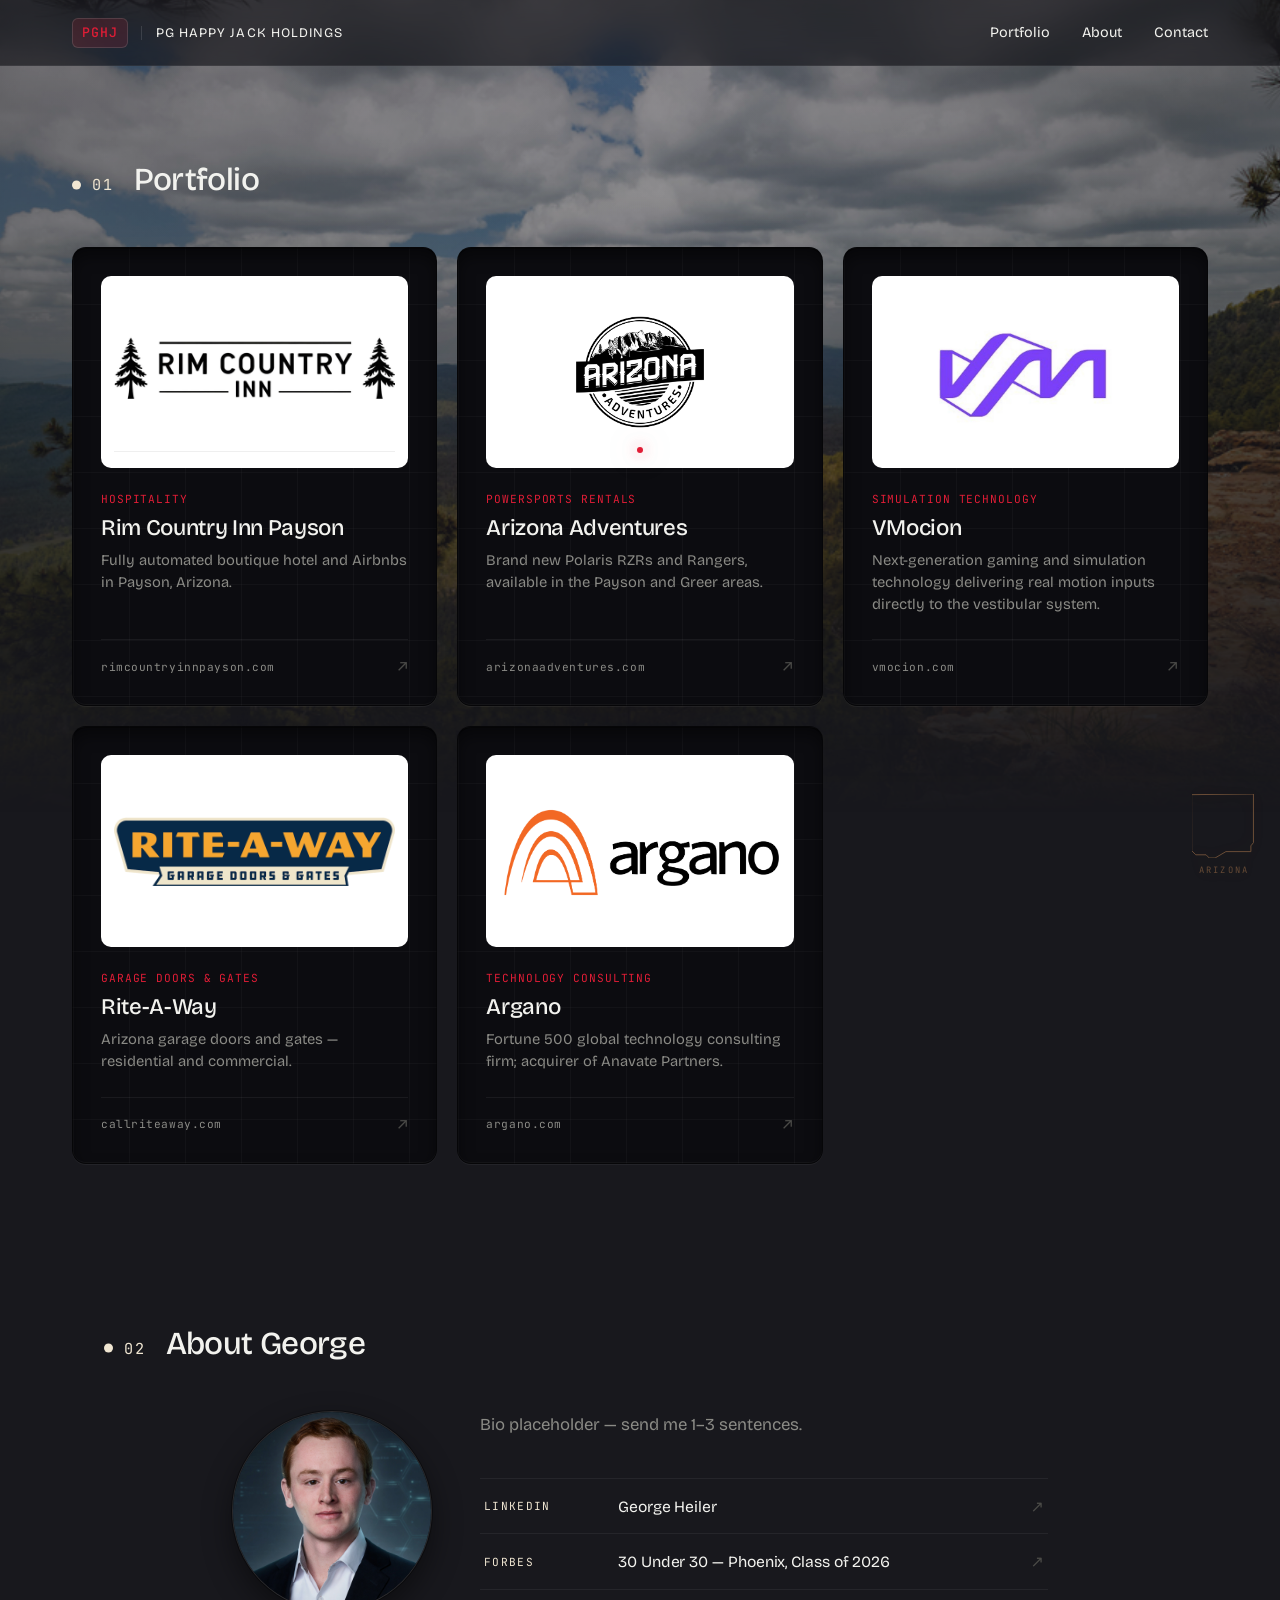
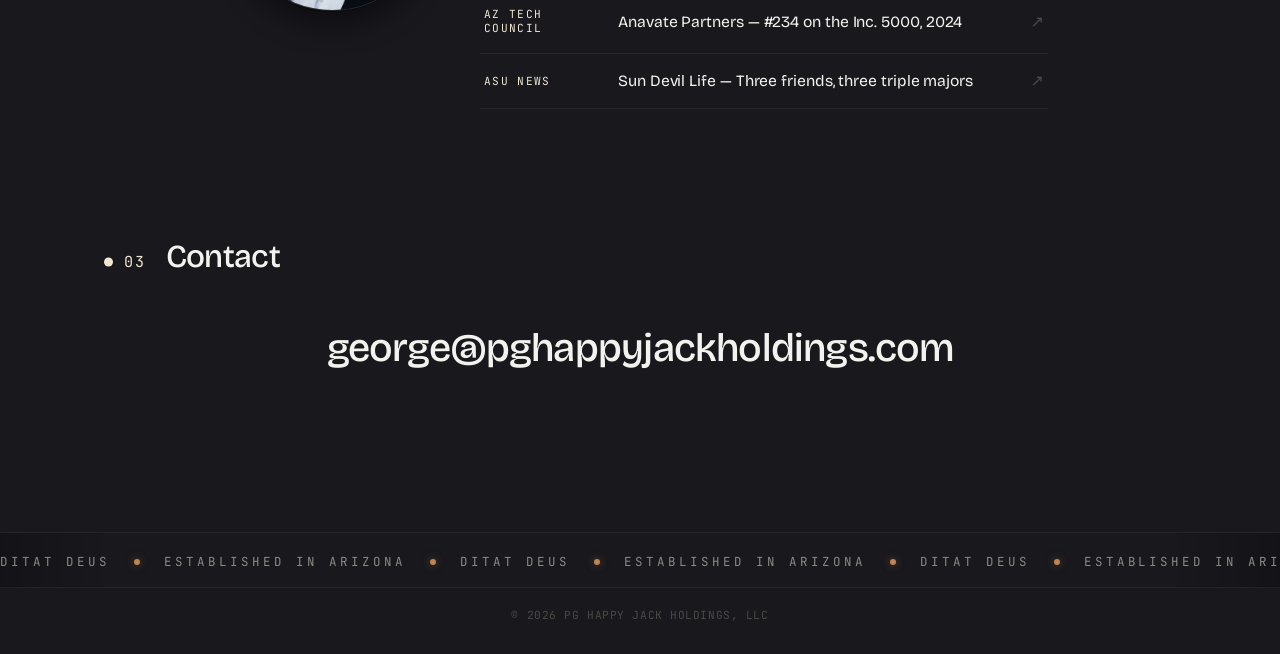
==== index.html @ 2fa1f9b9 "Arizona identity pass: footer marquee with copper dots, scroll rail navigation, header hide on scrol" ====
<!DOCTYPE html>
<html lang="en">
<head>
  <meta charset="UTF-8" />
  <meta name="viewport" content="width=device-width, initial-scale=1.0" />
  <meta name="description" content="PG Happy Jack Holdings — a private holding company." />
  <title>PG Happy Jack Holdings</title>
  <link rel="preconnect" href="https://fonts.googleapis.com" />
  <link rel="preconnect" href="https://fonts.gstatic.com" crossorigin />
  <link href="https://fonts.googleapis.com/css2?family=Bricolage+Grotesque:opsz,wght@12..96,300;12..96,400;12..96,500;12..96,600;12..96,700&family=JetBrains+Mono:wght@400;500&display=swap" rel="stylesheet" />
  <link rel="stylesheet" href="styles.css" />
</head>
<body>
  <div class="cursor-glow" aria-hidden="true"></div>
  <div class="cursor-dot" aria-hidden="true"></div>
  <div class="photo-bg" aria-hidden="true"></div>

  <!-- Scroll rail: appears as you scroll, replaces top nav -->
  <aside class="scroll-rail" aria-label="Section navigation">
    <a href="#top" class="rail-brand" aria-label="Top">PGHJ</a>
    <a href="#portfolio" class="rail-item" data-section="portfolio">
      <span class="rail-marker"></span>
      <span class="rail-num">01</span>
      <span class="rail-label">Portfolio</span>
    </a>
    <a href="#about" class="rail-item" data-section="about">
      <span class="rail-marker"></span>
      <span class="rail-num">02</span>
      <span class="rail-label">About</span>
    </a>
    <a href="#contact" class="rail-item" data-section="contact">
      <span class="rail-marker"></span>
      <span class="rail-num">03</span>
      <span class="rail-label">Contact</span>
    </a>
  </aside>

  <!-- Arizona outline watermark (bottom-right) -->
  <div class="az-watermark" aria-hidden="true">
    <svg viewBox="0 0 100 100" fill="none" xmlns="http://www.w3.org/2000/svg">
      <path d="M 0 1 L 96 0 L 96 76 L 92 81 L 92 90 L 53 90 L 36 100 L 27 100 L 22 95 L 6 95 L 0 89 Z"
            stroke="currentColor" stroke-width="1.4" stroke-linejoin="round" stroke-linecap="round" />
    </svg>
    <span class="az-label">ARIZONA</span>
  </div>

  <header class="site-header">
    <div class="brand">
      <span class="brand-mark">PGHJ</span>
      <span class="brand-divider"></span>
      <span class="brand-name">PG Happy Jack Holdings</span>
    </div>
    <nav class="site-nav">
      <a href="#portfolio">Portfolio</a>
      <a href="#about">About</a>
      <a href="#contact">Contact</a>
    </nav>
  </header>

  <main>
    <section id="portfolio" class="portfolio">
      <div class="section-head">
        <span class="section-num">01</span>
        <h2>Portfolio</h2>
      </div>

      <div class="cards" id="cards">
        <a class="card" href="https://rimcountryinnpayson.com" target="_blank" rel="noopener">
          <div class="card-glow" aria-hidden="true"></div>
          <div class="card-inner">
            <div class="card-logo">
              <img src="assets/logos/RimCountryInn.jpg" alt="Rim Country Inn Payson" />
            </div>
            <div class="card-body">
              <p class="card-sector">Hospitality</p>
              <h3 class="card-name">Rim Country Inn Payson</h3>
              <p class="card-tidbit">Fully automated boutique hotel and Airbnbs in Payson, Arizona.</p>
            </div>
            <div class="card-foot">
              <span class="card-url">rimcountryinnpayson.com</span>
              <span class="card-arrow">↗</span>
            </div>
          </div>
        </a>

        <a class="card" href="https://arizonaadventures.com" target="_blank" rel="noopener">
          <div class="card-glow" aria-hidden="true"></div>
          <div class="card-inner">
            <div class="card-logo">
              <img src="assets/logos/ARIZONA_ADVENTURES_LOGO_BLACK.jpg" alt="Arizona Adventures" />
            </div>
            <div class="card-body">
              <p class="card-sector">Powersports Rentals</p>
              <h3 class="card-name">Arizona Adventures</h3>
              <p class="card-tidbit">Brand new Polaris RZRs and Rangers, available in the Payson and Greer areas.</p>
            </div>
            <div class="card-foot">
              <span class="card-url">arizonaadventures.com</span>
              <span class="card-arrow">↗</span>
            </div>
          </div>
        </a>

        <a class="card" href="https://vmocion.com" target="_blank" rel="noopener">
          <div class="card-glow" aria-hidden="true"></div>
          <div class="card-inner">
            <div class="card-logo">
              <img src="assets/logos/Vmocion.jpg" alt="VMocion" />
            </div>
            <div class="card-body">
              <p class="card-sector">Simulation Technology</p>
              <h3 class="card-name">VMocion</h3>
              <p class="card-tidbit">Next-generation gaming and simulation technology delivering real motion inputs directly to the vestibular system.</p>
            </div>
            <div class="card-foot">
              <span class="card-url">vmocion.com</span>
              <span class="card-arrow">↗</span>
            </div>
          </div>
        </a>

        <a class="card" href="https://callriteaway.com" target="_blank" rel="noopener">
          <div class="card-glow" aria-hidden="true"></div>
          <div class="card-inner">
            <div class="card-logo">
              <img src="assets/logos/RiteAWay.png" alt="Rite-A-Way Garage Doors & Gates" />
            </div>
            <div class="card-body">
              <p class="card-sector">Garage Doors &amp; Gates</p>
              <h3 class="card-name">Rite-A-Way</h3>
              <p class="card-tidbit">Arizona garage doors and gates — residential and commercial.</p>
            </div>
            <div class="card-foot">
              <span class="card-url">callriteaway.com</span>
              <span class="card-arrow">↗</span>
            </div>
          </div>
        </a>

        <a class="card" href="https://argano.com" target="_blank" rel="noopener">
          <div class="card-glow" aria-hidden="true"></div>
          <div class="card-inner">
            <div class="card-logo">
              <img src="assets/logos/Argano-logo.png" alt="Argano" />
            </div>
            <div class="card-body">
              <p class="card-sector">Technology Consulting</p>
              <h3 class="card-name">Argano</h3>
              <p class="card-tidbit">Fortune 500 global technology consulting firm; acquirer of Anavate Partners.</p>
            </div>
            <div class="card-foot">
              <span class="card-url">argano.com</span>
              <span class="card-arrow">↗</span>
            </div>
          </div>
        </a>
      </div>
    </section>

    <section id="about" class="about">
      <div class="section-head">
        <span class="section-num">02</span>
        <h2>About George</h2>
      </div>
      <div class="about-inner">
        <div class="about-portrait">
          <img src="assets/GeorgeHeadshot.jpg" alt="George Heiler" />
        </div>
        <div class="about-content">
          <p class="about-blurb">
            Bio placeholder — send me 1–3 sentences.
          </p>
          <ul class="about-links">
            <li>
              <a href="https://www.linkedin.com/in/george-heiler-204566105/" class="about-link" target="_blank" rel="noopener">
                <span class="link-kind">LinkedIn</span>
                <span class="link-label">George Heiler</span>
                <span class="link-arrow">↗</span>
              </a>
            </li>
            <li>
              <a href="https://www.forbes.com/sites/forbesunder30team/2026/02/18/meet-the-30-under-30-local-phoenix-class-of-2026/" class="about-link" target="_blank" rel="noopener">
                <span class="link-kind">Forbes</span>
                <span class="link-label">30 Under 30 — Phoenix, Class of 2026</span>
                <span class="link-arrow">↗</span>
              </a>
            </li>
            <li>
              <a href="https://www.aztechcouncil.org/136-arizona-companies-make-inc-5000-list-for-2024/" class="about-link" target="_blank" rel="noopener">
                <span class="link-kind">AZ Tech Council</span>
                <span class="link-label">Anavate Partners — #234 on the Inc. 5000, 2024</span>
                <span class="link-arrow">↗</span>
              </a>
            </li>
            <li>
              <a href="https://news.asu.edu/20190122-sun-devil-life-asu-triple-majors" class="about-link" target="_blank" rel="noopener">
                <span class="link-kind">ASU News</span>
                <span class="link-label">Sun Devil Life — Three friends, three triple majors</span>
                <span class="link-arrow">↗</span>
              </a>
            </li>
          </ul>
        </div>
      </div>
    </section>

    <section id="contact" class="contact">
      <div class="section-head">
        <span class="section-num">03</span>
        <h2>Contact</h2>
      </div>
      <a class="contact-email" href="mailto:george@pghappyjackholdings.com">george@pghappyjackholdings.com</a>
    </section>
  </main>

  <footer class="site-footer">
    <div class="marquee" aria-hidden="true">
      <div class="marquee-track">
        <span class="marquee-content">
          <span>DITAT DEUS</span><span class="copper-dot"></span><span>ESTABLISHED IN ARIZONA</span><span class="copper-dot"></span><span>DITAT DEUS</span><span class="copper-dot"></span><span>ESTABLISHED IN ARIZONA</span><span class="copper-dot"></span>
        </span>
        <span class="marquee-content" aria-hidden="true">
          <span>DITAT DEUS</span><span class="copper-dot"></span><span>ESTABLISHED IN ARIZONA</span><span class="copper-dot"></span><span>DITAT DEUS</span><span class="copper-dot"></span><span>ESTABLISHED IN ARIZONA</span><span class="copper-dot"></span>
        </span>
      </div>
    </div>
    <div class="footer-meta">
      <span>© <span id="year"></span> PG Happy Jack Holdings, LLC</span>
    </div>
  </footer>

  <script src="script.js"></script>
</body>
</html>
---- styles.css ----
:root {
  --bg: #18181d;
  --bg-soft: #0c0c10;
  --fg: #f2f2ee;
  --fg-dim: #8a8a85;
  --fg-faint: #4a4a47;
  --accent: #e11d36;
  --accent-soft: rgba(225, 29, 54, 0.14);
  --accent-glow: rgba(225, 29, 54, 0.55);
  --highlight: #f0e6d2;
  --highlight-soft: rgba(240, 230, 210, 0.10);
  --copper: #c08552;
  --copper-soft: rgba(192, 133, 82, 0.16);
  --copper-glow: rgba(192, 133, 82, 0.55);
  --border: rgba(255, 255, 255, 0.06);
  --border-strong: rgba(255, 255, 255, 0.12);
  --radius: 14px;
  --max-w: 1200px;
}

* { box-sizing: border-box; margin: 0; padding: 0; }

html, body {
  background: var(--bg);
  color: var(--fg);
  font-family: 'Bricolage Grotesque', -apple-system, BlinkMacSystemFont, system-ui, sans-serif;
  -webkit-font-smoothing: antialiased;
  -moz-osx-font-smoothing: grayscale;
  overflow-x: hidden;
}

body {
  min-height: 100vh;
  position: relative;
}

/* When JS-driven cursor is active, hide native cursor (progressive enhancement) */
@media (hover: hover) and (pointer: fine) {
  body.cursor-active,
  body.cursor-active a,
  body.cursor-active button { cursor: none; }
}

a { color: inherit; text-decoration: none; }

/* ============ Cursor effects ============ */
.cursor-glow {
  position: fixed;
  pointer-events: none;
  width: 640px;
  height: 640px;
  border-radius: 50%;
  background: radial-gradient(circle, rgba(225, 29, 54, 0.12) 0%, rgba(225, 29, 54, 0.05) 28%, transparent 60%);
  transform: translate(-50%, -50%);
  left: var(--mx, 50%);
  top: var(--my, 50%);
  z-index: 0;
  transition: opacity 0.4s ease;
  filter: blur(22px);
}

/* Tiny precise dot at exact cursor position */
.cursor-dot {
  position: fixed;
  pointer-events: none;
  width: 6px;
  height: 6px;
  border-radius: 50%;
  background: var(--accent);
  box-shadow: 0 0 14px var(--accent-glow), 0 0 28px var(--accent-glow);
  transform: translate(-50%, -50%);
  left: var(--dx, 50%);
  top: var(--dy, 50%);
  z-index: 9999;
  transition: opacity 0.3s ease;
  will-change: transform;
}

@media (hover: none), (pointer: coarse) {
  .cursor-glow, .cursor-dot { display: none; }
}

/* ============ Background photo (Mogollon Rim) ============ */
.photo-bg {
  position: fixed;
  inset: -8% -4% -4% -4%; /* slight overscan room for parallax/scale */
  background-image: url('assets/MogollonRim.jpg');
  background-size: cover;
  background-position: center 28%;
  opacity: 0.55;
  filter: saturate(0.95) contrast(1.02);
  pointer-events: none;
  z-index: 0;
  /* Fades from very visible at top to invisible deep down */
  -webkit-mask-image: linear-gradient(180deg,
    rgba(0,0,0,1) 0%,
    rgba(0,0,0,1) 30%,
    rgba(0,0,0,0.55) 60%,
    rgba(0,0,0,0) 88%);
  mask-image: linear-gradient(180deg,
    rgba(0,0,0,1) 0%,
    rgba(0,0,0,1) 30%,
    rgba(0,0,0,0.55) 60%,
    rgba(0,0,0,0) 88%);
  /* Scroll-reactive: subtle scale + downward drift */
  transform:
    translate3d(0, calc(var(--scroll-y, 0) * -0.12px), 0)
    scale(calc(1 + var(--scroll-y, 0) * 0.00018));
  transform-origin: center 35%;
  will-change: transform;
}

/* Soft vignette + warm wash over the photo for cohesion */
.photo-bg::after {
  content: '';
  position: absolute;
  inset: 0;
  background:
    radial-gradient(ellipse at 50% 30%, transparent 0%, rgba(24, 24, 29, 0.25) 65%, rgba(24, 24, 29, 0.7) 100%),
    linear-gradient(180deg, rgba(225, 29, 54, 0.035) 0%, transparent 35%);
  pointer-events: none;
}


main, .site-header, .site-footer { position: relative; z-index: 1; }

/* ============ Header ============ */
.site-header {
  position: fixed;
  top: 0;
  left: 0;
  right: 0;
  z-index: 50;
  display: flex;
  justify-content: space-between;
  align-items: center;
  padding: 1.1rem max(2rem, calc((100vw - var(--max-w)) / 2 + 2rem));
  background: rgba(15, 15, 20, 0.62);
  backdrop-filter: blur(16px) saturate(1.3);
  -webkit-backdrop-filter: blur(16px) saturate(1.3);
  border-bottom: 1px solid var(--border);
  transform: translateY(0);
  opacity: 1;
  transition: transform 0.5s cubic-bezier(0.4, 0, 0.2, 1),
              opacity 0.4s ease,
              backdrop-filter 0.4s ease;
}

/* Header lifts away on scroll, scroll rail takes over navigation */
body.is-scrolled .site-header {
  transform: translateY(-100%);
  opacity: 0;
  pointer-events: none;
}

/* Top spacer so content doesn't sit under the fixed header at rest */
main { padding-top: 4rem; }

.brand {
  display: flex;
  align-items: center;
  gap: 0.85rem;
  font-size: 0.82rem;
  letter-spacing: 0.08em;
}

.brand-mark {
  font-family: 'JetBrains Mono', monospace;
  font-weight: 500;
  color: var(--accent);
  border: 1px solid var(--border-strong);
  padding: 0.35rem 0.55rem;
  border-radius: 6px;
  background: var(--accent-soft);
}

.brand-divider {
  width: 1px;
  height: 14px;
  background: var(--border-strong);
}

.brand-name {
  color: var(--fg);
  font-weight: 400;
  text-transform: uppercase;
}

.site-nav {
  display: flex;
  gap: 2rem;
  font-size: 0.9rem;
  color: var(--fg);
  font-weight: 400;
}

.site-nav a {
  position: relative;
  transition: color 0.2s ease;
}

.site-nav a:hover { color: var(--fg); }

.site-nav a::after {
  content: '';
  position: absolute;
  left: 0;
  bottom: -4px;
  width: 0;
  height: 1px;
  background: var(--accent);
  transition: width 0.3s ease;
}

.site-nav a:hover::after { width: 100%; }

/* ============ Scroll rail (right side, replaces nav on scroll) ============ */
.scroll-rail {
  position: fixed;
  right: 1.5rem;
  top: 50%;
  transform: translateY(-50%) translateX(20px);
  z-index: 49;
  display: flex;
  flex-direction: column;
  gap: 1.1rem;
  align-items: flex-end;
  opacity: 0;
  pointer-events: none;
  transition: opacity 0.5s ease, transform 0.5s cubic-bezier(0.4, 0, 0.2, 1);
}

body.is-scrolled .scroll-rail {
  opacity: 1;
  pointer-events: auto;
  transform: translateY(-50%) translateX(0);
}

.rail-brand {
  font-family: 'JetBrains Mono', monospace;
  font-size: 0.72rem;
  font-weight: 500;
  letter-spacing: 0.12em;
  color: var(--accent);
  background: var(--accent-soft);
  border: 1px solid var(--border-strong);
  padding: 0.35rem 0.55rem;
  border-radius: 6px;
  margin-bottom: 0.5rem;
  transition: transform 0.3s ease, box-shadow 0.3s ease;
}

.rail-brand:hover {
  transform: translateY(-1px);
  box-shadow: 0 4px 14px var(--accent-glow);
}

.rail-item {
  display: flex;
  align-items: center;
  gap: 0.65rem;
  font-family: 'JetBrains Mono', monospace;
  font-size: 0.68rem;
  letter-spacing: 0.12em;
  color: var(--fg-faint);
  text-transform: uppercase;
  padding: 0.25rem 0;
  position: relative;
}

.rail-marker {
  width: 18px;
  height: 1px;
  background: currentColor;
  transition: width 0.35s cubic-bezier(0.2, 0.8, 0.2, 1),
              background 0.35s ease;
  flex-shrink: 0;
  order: 3;
}

.rail-num {
  color: var(--copper);
  order: 2;
  min-width: 18px;
  text-align: right;
}

.rail-label {
  order: 1;
  opacity: 0;
  transform: translateX(8px);
  transition: opacity 0.3s ease, transform 0.3s ease, color 0.3s ease;
}

.rail-item:hover .rail-label,
.rail-item.is-active .rail-label {
  opacity: 1;
  transform: translateX(0);
}

.rail-item:hover { color: var(--fg); }
.rail-item:hover .rail-marker { width: 32px; }

.rail-item.is-active {
  color: var(--highlight);
}
.rail-item.is-active .rail-marker {
  width: 40px;
  background: var(--highlight);
  box-shadow: 0 0 8px rgba(240, 230, 210, 0.6);
}
.rail-item.is-active .rail-num { color: var(--highlight); }

@media (max-width: 760px) {
  .scroll-rail { display: none; }
}

/* ============ Arizona watermark ============ */
.az-watermark {
  position: fixed;
  bottom: 1.5rem;
  right: 1.5rem;
  z-index: 40;
  width: 64px;
  display: flex;
  flex-direction: column;
  align-items: center;
  gap: 0.4rem;
  pointer-events: none;
  color: var(--copper);
  opacity: 0.55;
  transition: opacity 0.4s ease, transform 0.4s ease;
  filter: drop-shadow(0 0 8px rgba(192, 133, 82, 0.25));
}

.az-watermark svg {
  width: 100%;
  height: auto;
  display: block;
}

.az-label {
  font-family: 'JetBrains Mono', monospace;
  font-size: 0.55rem;
  letter-spacing: 0.25em;
  color: var(--copper);
  opacity: 0.85;
}

/* When the rail is active, the watermark moves to bottom-left so it doesn't fight */
body.is-scrolled .az-watermark {
  right: auto;
  left: 1.5rem;
}

@media (max-width: 760px) {
  .az-watermark { width: 48px; bottom: 1rem; right: 1rem; }
  body.is-scrolled .az-watermark { left: 1rem; right: auto; }
  .az-label { font-size: 0.5rem; }
}

/* ============ Section heads ============ */
.section-head {
  max-width: var(--max-w);
  margin: 0 auto 3rem;
  padding: 0 2rem;
  display: flex;
  align-items: baseline;
  gap: 1.25rem;
  flex-wrap: wrap;
}

.section-num {
  font-family: 'JetBrains Mono', monospace;
  font-size: 0.95rem;
  color: var(--highlight);
  letter-spacing: 0.12em;
  position: relative;
  padding-left: 1.25rem;
}

.section-num::before {
  content: '';
  position: absolute;
  left: 0;
  top: 50%;
  width: 9px;
  height: 9px;
  border-radius: 50%;
  background: var(--highlight);
  transform: translateY(-50%);
  animation: section-pulse 2.6s ease-in-out infinite;
}

@keyframes section-pulse {
  0%, 100% {
    opacity: 1;
    box-shadow: 0 0 14px rgba(240, 230, 210, 0.85),
                0 0 30px rgba(240, 230, 210, 0.4);
  }
  50% {
    opacity: 0.6;
    box-shadow: 0 0 5px rgba(240, 230, 210, 0.35),
                0 0 12px rgba(240, 230, 210, 0.15);
  }
}

@media (prefers-reduced-motion: reduce) {
  .section-num::before { animation: none; }
}

.section-head h2 {
  font-size: clamp(1.5rem, 2.5vw, 2rem);
  font-weight: 500;
  letter-spacing: -0.02em;
}

.section-sub {
  color: var(--fg-dim);
  font-size: 0.95rem;
  margin-left: auto;
}

/* ============ Portfolio cards ============ */
.portfolio {
  padding: 6rem 0 6rem;
}

.cards {
  max-width: var(--max-w);
  margin: 0 auto;
  padding: 0 2rem;
  display: grid;
  grid-template-columns: repeat(auto-fit, minmax(280px, 1fr));
  gap: 1.25rem;
}

.card {
  position: relative;
  display: block;
  color: inherit;
  text-decoration: none;
  border-radius: var(--radius);
  background:
    linear-gradient(rgba(255,255,255,0.028) 1px, transparent 1px) 0 0 / 56px 56px,
    linear-gradient(90deg, rgba(255,255,255,0.028) 1px, transparent 1px) 0 0 / 56px 56px,
    var(--bg-soft);
  border: 1px solid rgba(0, 0, 0, 0.5);
  /* Punched-out feel: inner shadow at top simulates a recessed pocket;
     1px rim light at bottom hints at the surrounding page edge catching light */
  box-shadow:
    inset 0 1px 0 rgba(0, 0, 0, 0.55),
    inset 0 8px 16px rgba(0, 0, 0, 0.45),
    inset 0 -1px 0 rgba(255, 255, 255, 0.04),
    0 1px 0 rgba(255, 255, 255, 0.05);
  overflow: hidden;
  transition: transform 0.4s cubic-bezier(0.2, 0.8, 0.2, 1),
              border-color 0.3s ease,
              box-shadow 0.4s ease;
  cursor: pointer;
  isolation: isolate;
}

.card:hover {
  transform: translateY(3px) scale(0.994);
  border-color: rgba(0, 0, 0, 0.95);
  /* Multi-layer inset to really sell the cutout depth.
     Light source convention: upper-left → upper-left edges glint, lower-right interior is darkest. */
  box-shadow:
    /* === Top wall (deepest shadow — cutout's overhang) === */
    inset 0  2px 1px  rgba(0, 0, 0, 0.95),         /* hard razor edge */
    inset 0  6px 8px  rgba(0, 0, 0, 0.70),         /* near falloff */
    inset 0 14px 24px rgba(0, 0, 0, 0.50),         /* mid depth */
    inset 0 30px 56px rgba(0, 0, 0, 0.28),         /* deep ambient */

    /* === Right wall (light from upper-left → right side darker) === */
    inset -2px 0 14px rgba(0, 0, 0, 0.40),
    inset -1px 0 0    rgba(0, 0, 0, 0.60),

    /* === Left wall (lit edge — subtle highlight catching upper-left light) === */
    inset  2px 0 8px  rgba(0, 0, 0, 0.18),
    inset  1px 0 0    rgba(255, 255, 255, 0.06),

    /* === Bottom wall (floor of the cutout — slight darkness + lit lip) === */
    inset 0 -10px 22px rgba(0, 0, 0, 0.28),
    inset 0  -1px 0    rgba(255, 255, 255, 0.12),

    /* === Bottom-right corner ambient occlusion (deepest pool) === */
    inset -8px -8px 28px rgba(0, 0, 0, 0.22);
}

/* Content sinks slightly faster than the frame — parallax adds depth */
.card-inner {
  transition: transform 0.45s cubic-bezier(0.2, 0.8, 0.2, 1);
}
.card:hover .card-inner {
  transform: translateY(2px);
}

/* Register the angle property so it animates smoothly (otherwise it jumps) */
@property --beam-angle {
  syntax: '<angle>';
  initial-value: 0deg;
  inherits: false;
}

/* Comet beam that travels around the card border on hover */
.card::before {
  content: '';
  position: absolute;
  inset: 0;
  padding: 1.5px;
  border-radius: var(--radius);
  background: conic-gradient(
    from var(--beam-angle),
    rgba(255, 255, 255, 1)    0deg,
    rgba(255, 220, 220, 0.95) 4deg,
    rgba(225, 29, 54, 1)      8deg,
    rgba(225, 29, 54, 0.7)    25deg,
    rgba(225, 29, 54, 0.35)   60deg,
    rgba(225, 29, 54, 0.1)    100deg,
    transparent               140deg,
    transparent               360deg
  );
  /* Mask everything except the 1.5px ring */
  -webkit-mask:
    linear-gradient(#fff 0 0) content-box,
    linear-gradient(#fff 0 0);
  -webkit-mask-composite: xor;
          mask-composite: exclude;
  opacity: 0;
  transition: opacity 0.4s ease;
  pointer-events: none;
  z-index: 4;
}

.card:hover::before {
  opacity: 1;
  animation: card-beam 5s linear infinite;
}

@keyframes card-beam {
  to { --beam-angle: 360deg; }
}

@media (prefers-reduced-motion: reduce) {
  .card:hover::before { animation: none; }
}

.card-glow {
  position: absolute;
  inset: 0;
  border-radius: var(--radius);
  background: radial-gradient(
    400px circle at var(--card-mx, 50%) var(--card-my, 50%),
    rgba(225, 29, 54, 0.20),
    transparent 50%
  );
  opacity: 0;
  transition: opacity 0.4s ease;
  pointer-events: none;
  z-index: 1;
}

.card:hover .card-glow { opacity: 1; }


.card-inner {
  position: relative;
  z-index: 3;
  padding: 1.75rem;
  display: flex;
  flex-direction: column;
  gap: 1.5rem;
  height: 100%;
  min-height: 280px;
}

.card-logo {
  width: 100%;
  aspect-ratio: 16 / 10;
  border-radius: 10px;
  background: #ffffff;
  border: 1px solid var(--border);
  display: flex;
  align-items: center;
  justify-content: center;
  padding: 0.75rem;
  flex-shrink: 0;
  overflow: hidden;
  transition: filter 0.45s ease;
}

/* For logos that have a dark/black background baked into the image
   (e.g. Argano) — match container to the card body so it reads seamless */
.card-logo--dark {
  background: var(--bg-soft);
  border-color: rgba(255, 255, 255, 0.08);
}

/* Logo panel dims slightly when card is recessed — less light reaches it */
.card:hover .card-logo {
  filter: brightness(0.88) contrast(0.97);
}

.card-logo img {
  max-width: 100%;
  max-height: 100%;
  width: auto;
  height: auto;
  object-fit: contain;
}

.card-body {
  flex: 1;
  display: flex;
  flex-direction: column;
  gap: 0.5rem;
}

.card-sector {
  font-family: 'JetBrains Mono', monospace;
  font-size: 0.7rem;
  color: var(--accent);
  letter-spacing: 0.08em;
  text-transform: uppercase;
}

.card-name {
  font-size: 1.4rem;
  font-weight: 500;
  letter-spacing: -0.015em;
  color: var(--fg);
}

.card-tidbit {
  color: var(--fg-dim);
  font-size: 0.92rem;
  line-height: 1.5;
}

.card-foot {
  display: flex;
  justify-content: space-between;
  align-items: center;
  padding-top: 1rem;
  border-top: 1px solid var(--border);
  font-family: 'JetBrains Mono', monospace;
  font-size: 0.7rem;
  color: var(--fg-dim);
  letter-spacing: 0.05em;
}

.card-url {
  text-transform: lowercase;
  transition: color 0.3s ease;
}

.card:hover .card-url { color: var(--fg); }

.card-arrow {
  color: var(--fg-faint);
  transition: transform 0.3s ease, color 0.3s ease;
  font-size: 1rem;
}

.card:hover .card-arrow {
  transform: translateX(4px);
  color: var(--accent);
}

/* ============ About ============ */
.about {
  max-width: var(--max-w);
  margin: 0 auto;
  padding: 4rem 2rem 2rem;
}

.about-inner {
  max-width: 880px;
  margin: 0 auto;
  padding: 0 2rem;
  display: grid;
  grid-template-columns: 200px 1fr;
  gap: 3rem;
  align-items: start;
}

.about-portrait {
  position: relative;
  width: 200px;
  aspect-ratio: 1 / 1;
  border-radius: 50%;
  overflow: hidden;
  border: 1px solid var(--border-strong);
  box-shadow:
    0 0 0 1px rgba(0, 0, 0, 0.4),
    0 12px 30px rgba(0, 0, 0, 0.45),
    inset 0 0 60px rgba(0, 0, 0, 0.25);
  background: var(--bg-soft);
}

.about-portrait img {
  width: 100%;
  height: 100%;
  object-fit: cover;
  display: block;
  filter: saturate(0.95) contrast(1.02);
}

/* Faint warm rim glow that pulses subtly — ties to highlight color */
.about-portrait::after {
  content: '';
  position: absolute;
  inset: -4px;
  border-radius: 50%;
  background: conic-gradient(
    from 0deg,
    transparent 0deg,
    rgba(240, 230, 210, 0.18) 60deg,
    transparent 140deg,
    transparent 220deg,
    rgba(225, 29, 54, 0.16) 280deg,
    transparent 360deg
  );
  opacity: 0.7;
  z-index: -1;
  filter: blur(8px);
}

.about-content { min-width: 0; }

.about-blurb {
  color: var(--fg-dim);
  font-size: 1.05rem;
  line-height: 1.65;
  margin-bottom: 2.5rem;
}

.about-links {
  list-style: none;
  display: flex;
  flex-direction: column;
  gap: 0;
  border-top: 1px solid var(--border);
}

.about-link {
  display: grid;
  grid-template-columns: 110px 1fr auto;
  align-items: center;
  gap: 1.5rem;
  padding: 1.1rem 0.25rem;
  border-bottom: 1px solid var(--border);
  transition: padding 0.3s ease, background 0.3s ease;
  position: relative;
}

.about-link::before {
  content: '';
  position: absolute;
  left: 0;
  top: 0;
  bottom: 0;
  width: 0;
  background: var(--accent);
  transition: width 0.3s ease;
}

.about-link:hover {
  padding-left: 1rem;
  background: linear-gradient(90deg, var(--accent-soft) 0%, transparent 60%);
}

.about-link:hover::before { width: 2px; }

.link-kind {
  font-family: 'JetBrains Mono', monospace;
  font-size: 0.7rem;
  letter-spacing: 0.12em;
  color: var(--highlight);
  text-transform: uppercase;
}

.link-label {
  color: var(--fg);
  font-size: 0.98rem;
  font-weight: 400;
  letter-spacing: -0.005em;
}

.link-arrow {
  color: var(--fg-faint);
  font-size: 1rem;
  transition: transform 0.3s ease, color 0.3s ease;
}

.about-link:hover .link-arrow {
  color: var(--accent);
  transform: translate(3px, -3px);
}

@media (max-width: 760px) {
  .about { padding: 2rem 1.25rem; }
  .about-inner {
    padding: 0;
    grid-template-columns: 1fr;
    gap: 2rem;
    justify-items: start;
  }
  .about-portrait { width: 140px; }
  .about-link {
    grid-template-columns: 1fr auto;
    gap: 0.4rem 1rem;
  }
  .link-kind { grid-column: 1 / -1; }
}

/* ============ Contact ============ */
.contact {
  max-width: var(--max-w);
  margin: 0 auto;
  padding: 6rem 2rem 8rem;
  text-align: center;
}

.contact-line {
  color: var(--fg-dim);
  margin: 2rem 0 1rem;
  font-size: 1rem;
}

.contact-email {
  font-size: clamp(1.5rem, 3.5vw, 2.5rem);
  font-weight: 500;
  letter-spacing: -0.02em;
  color: var(--fg);
  position: relative;
  display: inline-block;
  transition: color 0.3s ease;
}

.contact-email::after {
  content: '';
  position: absolute;
  left: 0;
  bottom: -4px;
  width: 100%;
  height: 1px;
  background: var(--accent);
  transform-origin: left;
  transform: scaleX(0);
  transition: transform 0.4s ease;
}

.contact-email:hover { color: var(--accent); }
.contact-email:hover::after { transform: scaleX(1); }

/* ============ Footer ============ */
.site-footer {
  margin-top: 2rem;
  border-top: 1px solid var(--border);
}

.footer-meta {
  max-width: var(--max-w);
  margin: 0 auto;
  padding: 1.25rem 2rem 2rem;
  display: flex;
  justify-content: center;
  font-family: 'JetBrains Mono', monospace;
  font-size: 0.7rem;
  color: var(--fg-faint);
  letter-spacing: 0.05em;
  text-transform: uppercase;
}

/* Live marquee — DITAT DEUS · ESTABLISHED IN ARIZONA · ... */
.marquee {
  width: 100%;
  overflow: hidden;
  border-bottom: 1px solid var(--border);
  padding: 1.1rem 0;
  background: linear-gradient(90deg,
    rgba(0,0,0,0.18) 0%,
    transparent 8%,
    transparent 92%,
    rgba(0,0,0,0.18) 100%
  );
}

.marquee-track {
  display: inline-flex;
  white-space: nowrap;
  animation: marquee-scroll 38s linear infinite;
  will-change: transform;
}

.marquee-content {
  display: inline-flex;
  align-items: center;
  gap: 1.5rem;
  padding-right: 1.5rem;
  font-family: 'JetBrains Mono', monospace;
  font-size: 0.78rem;
  letter-spacing: 0.32em;
  color: var(--fg-dim);
  text-transform: uppercase;
}

.copper-dot {
  display: inline-block;
  width: 6px;
  height: 6px;
  border-radius: 50%;
  background: var(--copper);
  box-shadow: 0 0 8px var(--copper-glow), 0 0 16px var(--copper-soft);
  flex-shrink: 0;
}

@keyframes marquee-scroll {
  from { transform: translateX(0); }
  to   { transform: translateX(-50%); }
}

/* Pause on hover for readability */
.marquee:hover .marquee-track {
  animation-play-state: paused;
}

@media (prefers-reduced-motion: reduce) {
  .marquee-track { animation: none; }
}

/* ============ Responsive ============ */
@media (max-width: 640px) {
  .site-header { padding: 1.25rem; }
  .brand-name { display: none; }
  .hero { padding: 5rem 1.25rem 4rem; }
  .section-head { padding: 0 1.25rem; }
  .section-sub { margin-left: 0; width: 100%; }
  .cards { padding: 0 1.25rem; }
  .site-footer { padding: 1.5rem 1.25rem; flex-direction: column; gap: 0.5rem; text-align: center; }
}

@media (prefers-reduced-motion: reduce) {
  *, *::before, *::after {
    animation-duration: 0.01ms !important;
    transition-duration: 0.01ms !important;
  }
  .cursor-glow { display: none; }
}
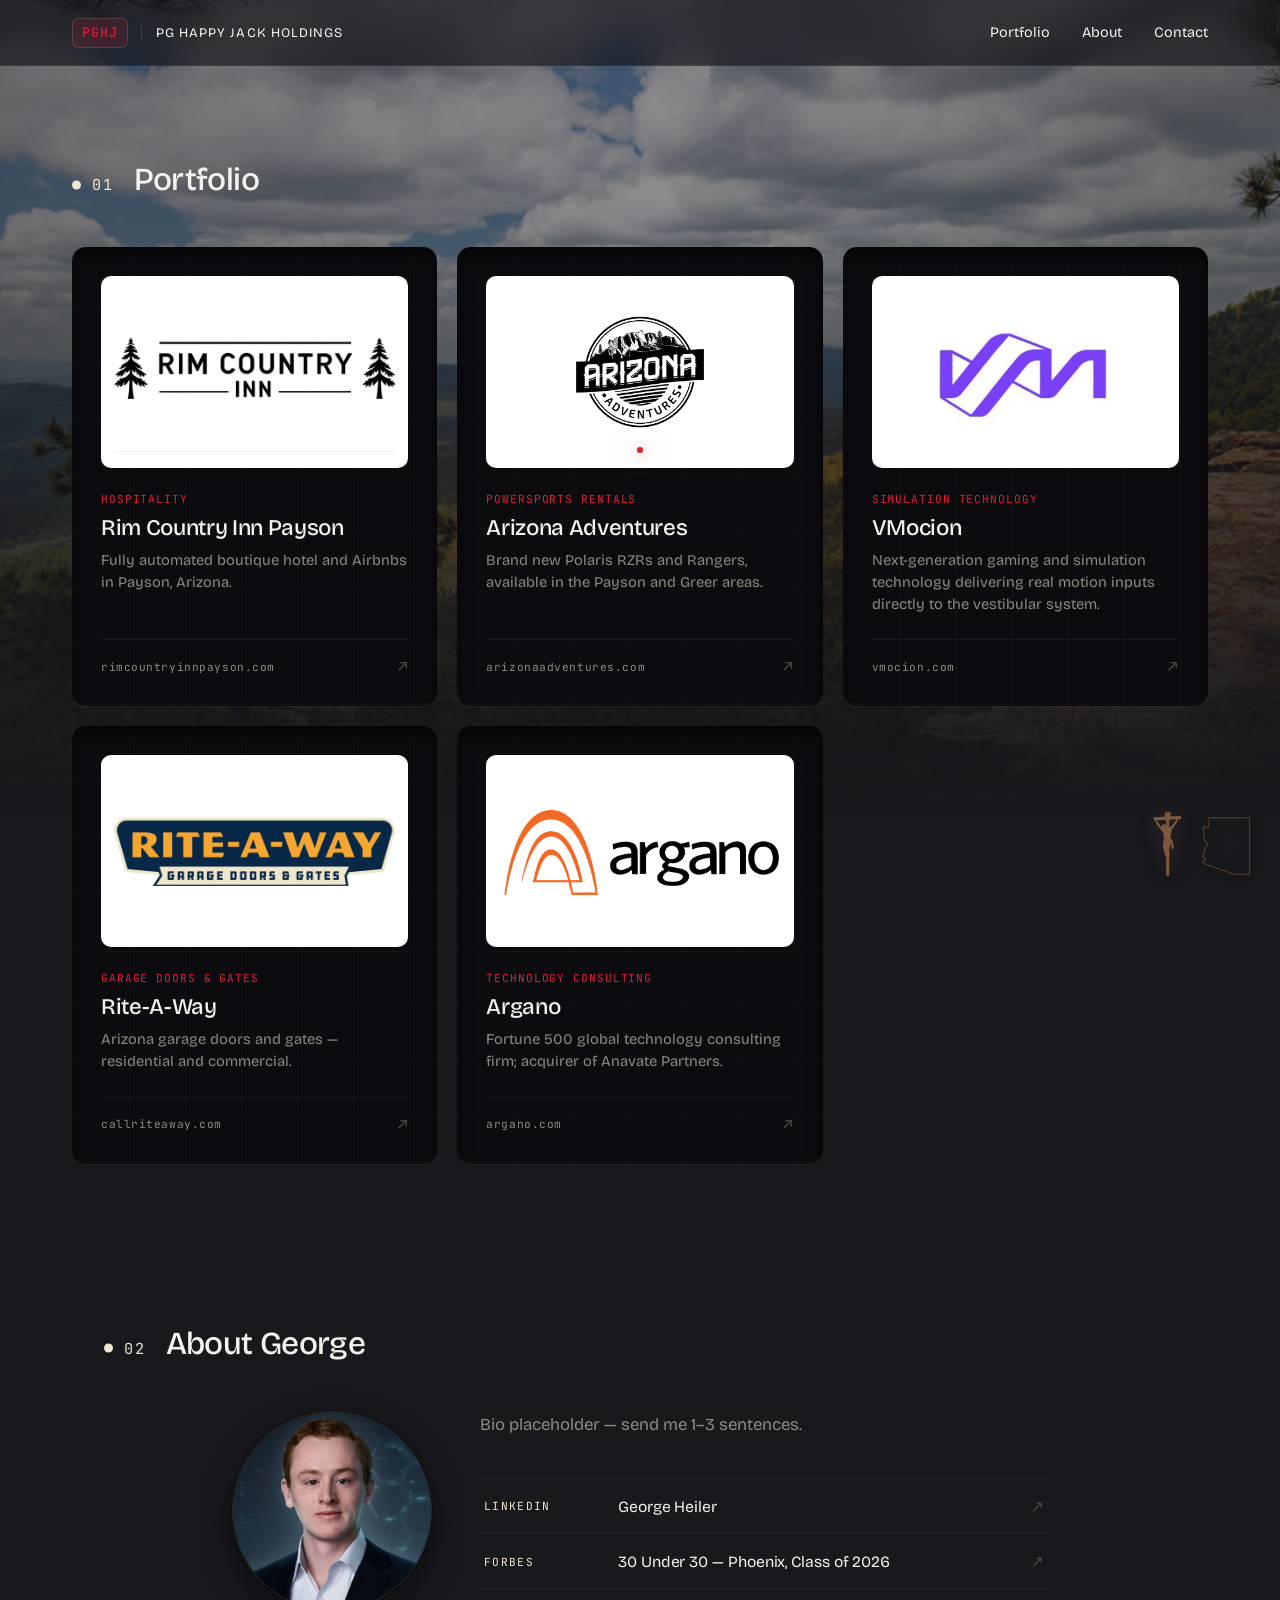
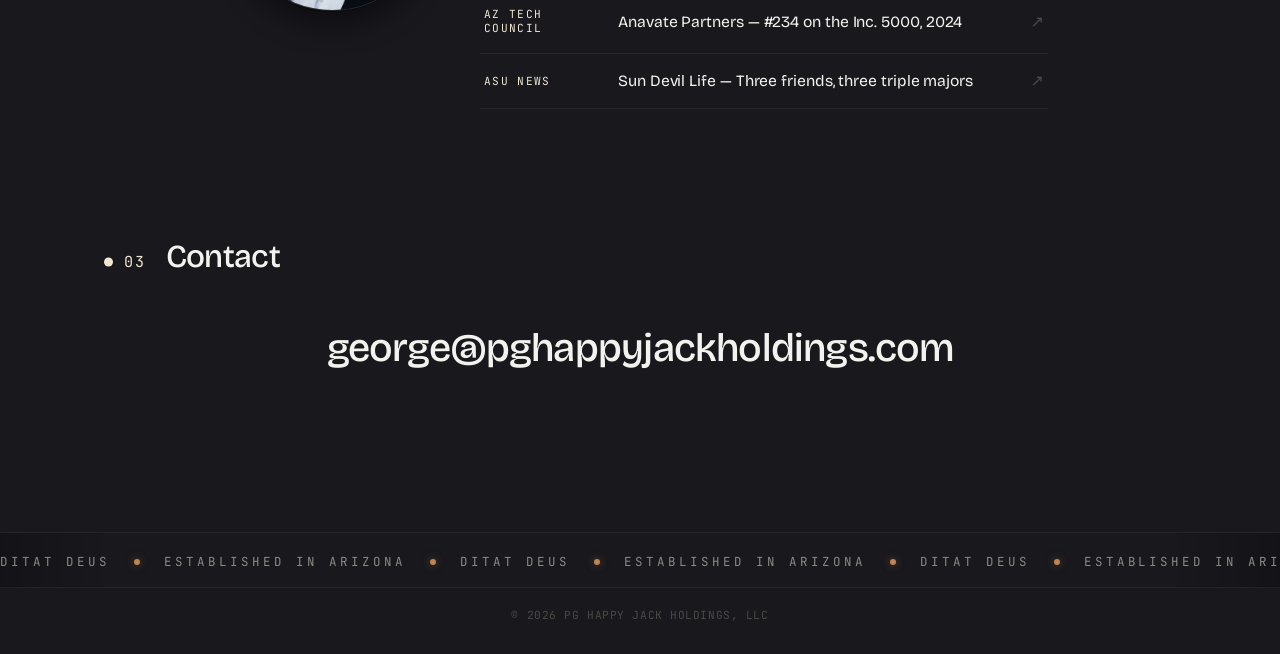
==== commit 36e5c979: "Watermarks: swap stylized SVG for AZoutline.png + add jesus-christ.svg, both as copper masks pinned " ====
--- a/index.html
+++ b/index.html
@@ -35,13 +35,10 @@
     </a>
   </aside>
 
-  <!-- Arizona outline watermark (bottom-right) -->
-  <div class="az-watermark" aria-hidden="true">
-    <svg viewBox="0 0 100 100" fill="none" xmlns="http://www.w3.org/2000/svg">
-      <path d="M 0 1 L 96 0 L 96 76 L 92 81 L 92 90 L 53 90 L 36 100 L 27 100 L 22 95 L 6 95 L 0 89 Z"
-            stroke="currentColor" stroke-width="1.4" stroke-linejoin="round" stroke-linecap="round" />
-    </svg>
-    <span class="az-label">ARIZONA</span>
+  <!-- Watermarks: Arizona outline + Jesus mark, bottom-right -->
+  <div class="watermarks" aria-hidden="true">
+    <div class="watermark watermark--jesus" role="img" aria-label="Christian symbol"></div>
+    <div class="watermark watermark--az" role="img" aria-label="Arizona"></div>
   </div>
 
   <header class="site-header">
--- a/styles.css
+++ b/styles.css
@@ -315,48 +315,51 @@
   .scroll-rail { display: none; }
 }
 
-/* ============ Arizona watermark ============ */
-.az-watermark {
+/* ============ Watermarks (Arizona outline + Jesus, bottom-right) ============ */
+.watermarks {
   position: fixed;
   bottom: 1.5rem;
   right: 1.5rem;
   z-index: 40;
-  width: 64px;
-  display: flex;
-  flex-direction: column;
-  align-items: center;
-  gap: 0.4rem;
+  display: flex;
+  align-items: flex-end;
+  gap: 0.85rem;
   pointer-events: none;
-  color: var(--copper);
-  opacity: 0.55;
-  transition: opacity 0.4s ease, transform 0.4s ease;
-  filter: drop-shadow(0 0 8px rgba(192, 133, 82, 0.25));
-}
-
-.az-watermark svg {
-  width: 100%;
-  height: auto;
-  display: block;
-}
-
-.az-label {
-  font-family: 'JetBrains Mono', monospace;
-  font-size: 0.55rem;
-  letter-spacing: 0.25em;
-  color: var(--copper);
-  opacity: 0.85;
-}
-
-/* When the rail is active, the watermark moves to bottom-left so it doesn't fight */
-body.is-scrolled .az-watermark {
-  right: auto;
-  left: 1.5rem;
+  opacity: 0.6;
+  filter: drop-shadow(0 0 10px rgba(192, 133, 82, 0.3));
+  transition: opacity 0.4s ease;
+}
+
+/* Mask technique: PNG/SVG acts as the stencil, copper fills only the figure */
+.watermark {
+  background: var(--copper);
+  -webkit-mask-repeat: no-repeat;
+  -webkit-mask-position: center;
+  -webkit-mask-size: contain;
+          mask-repeat: no-repeat;
+          mask-position: center;
+          mask-size: contain;
+}
+
+.watermark--az {
+  width: 60px;
+  height: 60px;
+  -webkit-mask-image: url('assets/AZoutline.png');
+          mask-image: url('assets/AZoutline.png');
+}
+
+.watermark--jesus {
+  /* SVG viewBox is roughly 460×1024 — figure is taller than wide */
+  width: 30px;
+  height: 64px;
+  -webkit-mask-image: url('assets/jesus-christ.svg');
+          mask-image: url('assets/jesus-christ.svg');
 }
 
 @media (max-width: 760px) {
-  .az-watermark { width: 48px; bottom: 1rem; right: 1rem; }
-  body.is-scrolled .az-watermark { left: 1rem; right: auto; }
-  .az-label { font-size: 0.5rem; }
+  .watermarks { bottom: 1rem; right: 1rem; gap: 0.6rem; }
+  .watermark--az { width: 44px; height: 44px; }
+  .watermark--jesus { width: 22px; height: 48px; }
 }
 
 /* ============ Section heads ============ */
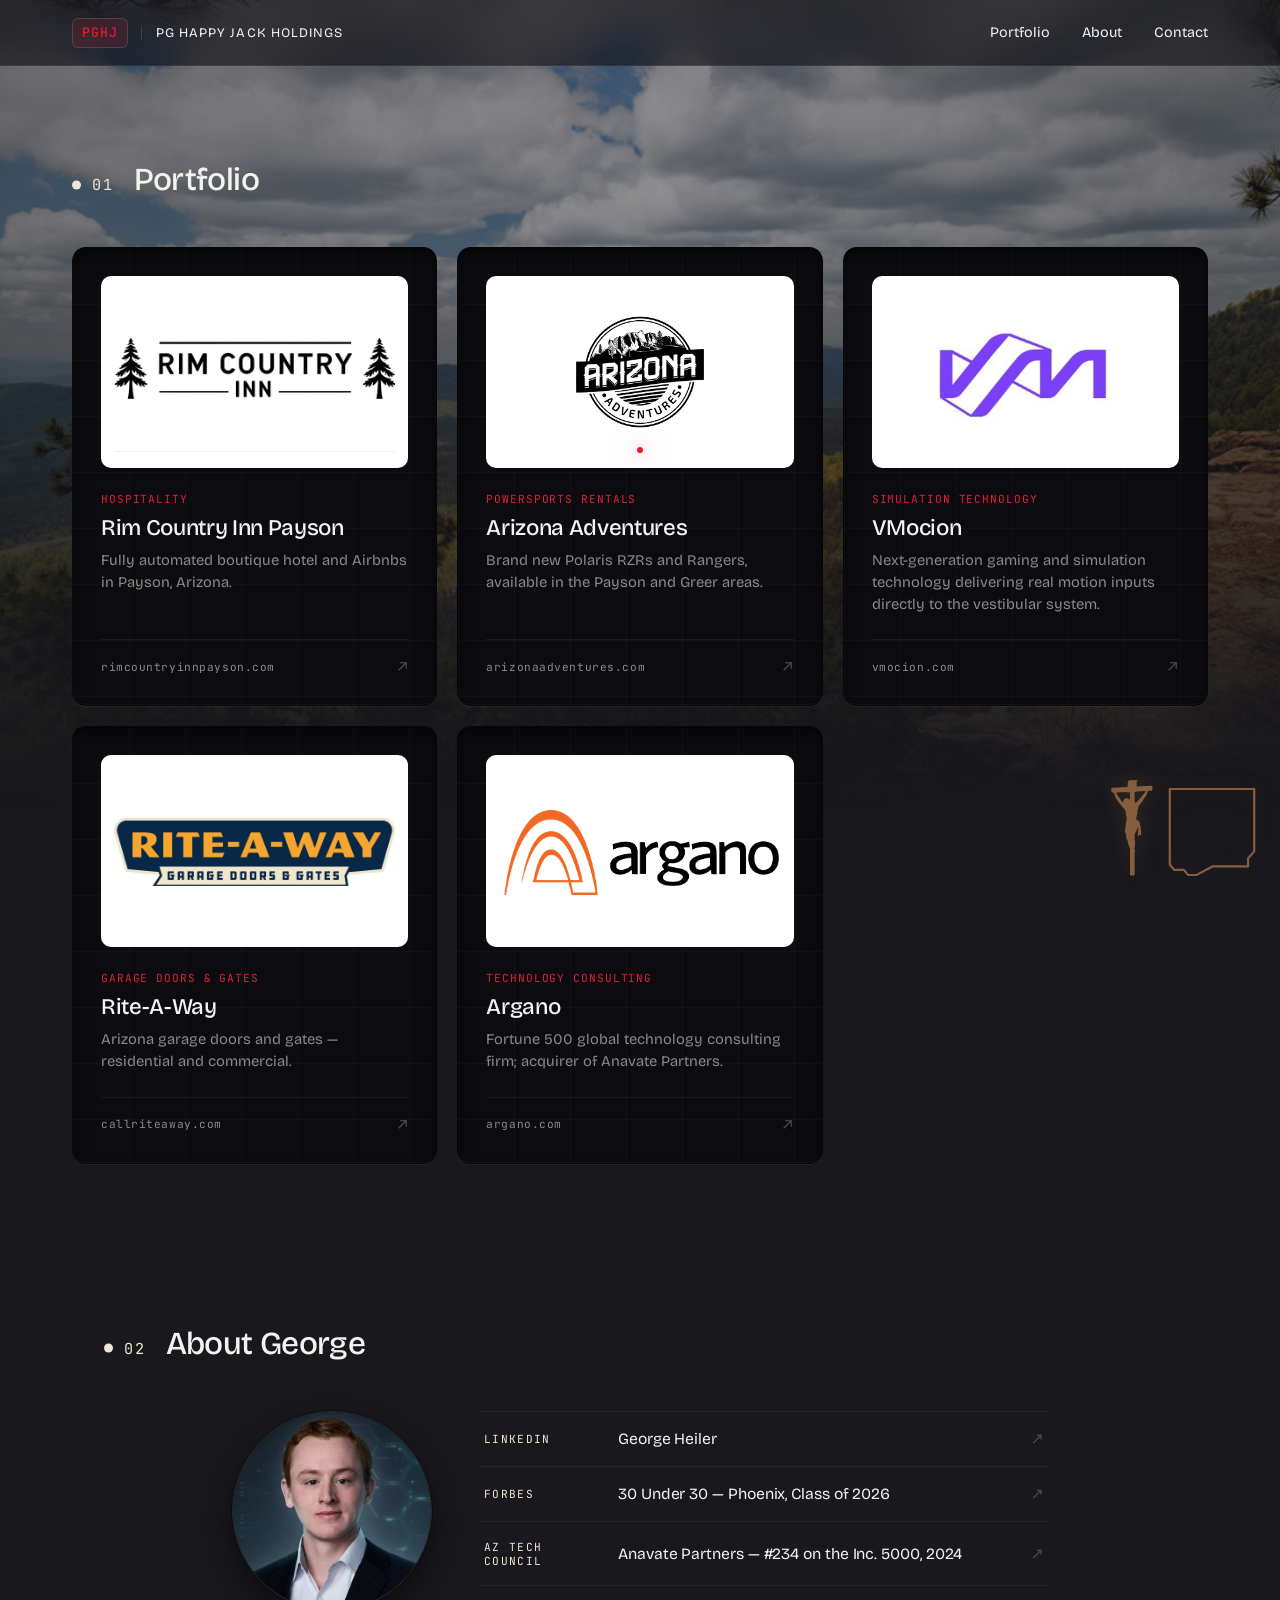
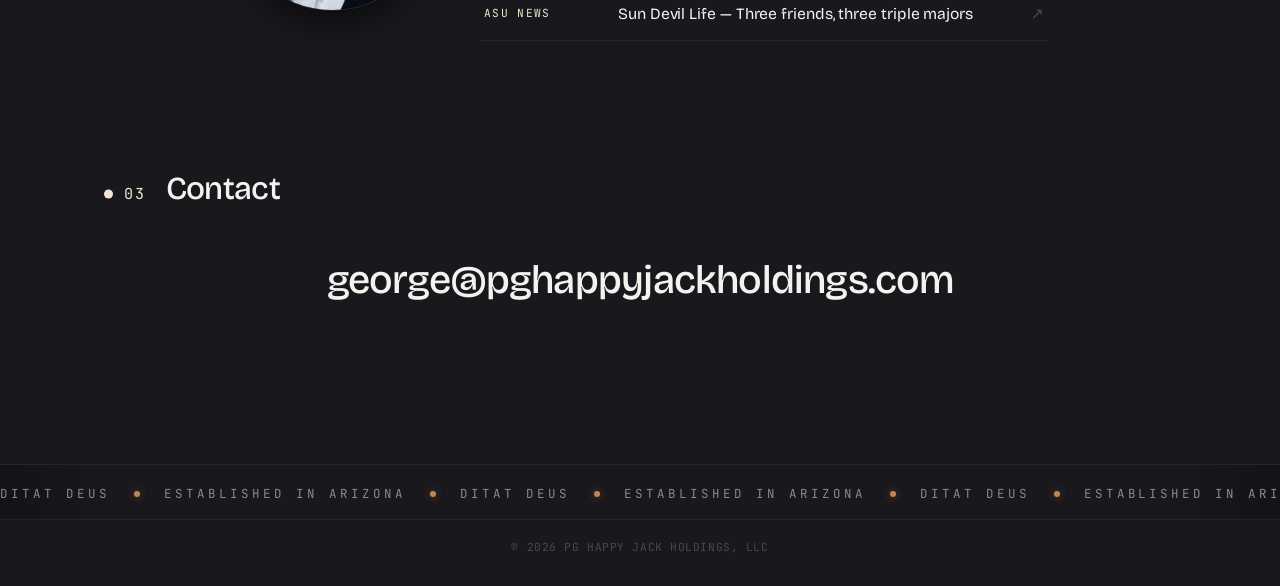
==== commit f42e932f: "Watermarks: switch to inline SVG (mask-image was unreliable); remove About bio placeholder" ====
--- a/index.html
+++ b/index.html
@@ -35,10 +35,16 @@
     </a>
   </aside>
 
-  <!-- Watermarks: Arizona outline + Jesus mark, bottom-right -->
+  <!-- Watermarks: Jesus mark + Arizona outline, bottom-right -->
   <div class="watermarks" aria-hidden="true">
-    <div class="watermark watermark--jesus" role="img" aria-label="Christian symbol"></div>
-    <div class="watermark watermark--az" role="img" aria-label="Arizona"></div>
+    <svg class="watermark watermark--jesus" viewBox="145 0 460 1024" xmlns="http://www.w3.org/2000/svg">
+      <path fill="currentColor" d="M592.4,74.4c-0.3-7-6.3-12.5-13.4-12.1l-155.4,7.6l1.6-56c0,0-0.7-10,4.3-8.6c0,0,3,2.7-0.1,6.5c0,0,10.9-3.6,3-10.8l-81.7,2.2 c0,0-19.6,1.7-20.1,26.8c0,0-1.2,21.2-2.9,44.4l-161.5,7.9c-7,0.3-12.5,6.3-12.1,13.4l1.3,26.6c0.3,7,6.3,12.5,13.4,12.1l7.3-0.4 c0.8,4.7,0.8,4.7,7.3,9.2c0,0,24.2,70.7,39.1,77c0,0,3.1,10.2,8.6,10.9c0,0,41.8,64.8,59,71.1c0,0,10.9,27,16,30.5 c5.1,3.5,1.6,51.6,13.7,72.7c0,0,1,10.5-2.1,17.2c0,0-5.7,5.1-1.8,15.2c0,0-4.7,0.8-3.5,15.2c0,0-4.7,3.1-2.3,14.1 c0,0-3.5,9.4-2.3,32.8c0,0-13.7,51.6-1.2,66.8c0,0,0,14.1,6.3,15.2c0,0-1.3,46.1,7.2,50.4c0,0,6.6,12.5,7.3,15.6 c0,0,10.1,51.8,26.5,78.6v280.5c0,7.1,3.8,12.8,8.5,12.8h32c4.7,0,8.5-5.7,8.5-12.8v-231c3.8-11.6,8.5-30.7,0-33.9v-15.7 c0,0,11.4-68.7,0-87.3v-60.7c9.9-15.6,30-49.8,34.7-76.6c0,0,2,7,5.1,3.1c0,0-2.4,56.6-6,83.2c0,0,3.2,15.2,13.4,2.7 c0,0,5.1-9.8,12.5-5.1c0,0,5.9,3.5,10.5,0c0,0,5.1-5.1-3.5-52c0,0,0.4-43.4-9.4-56.3c0,0-3.5-30.5-9.4-33.2c0,0,0-12.5-12.9-11.3 c0,0-7.4-3.1-10.9-0.4c0,0-1.7-9.4-5.9-17.6c0,0-1.2-13.3,2-19.5c0,0,13.7-51.2,10.2-71.9c0,0,7-13.7,7.4-30.1c0,0,5.9-16,12.5-23.8 c0,0,37.5-43.4,46.1-66.4c0,0,32.8-36.7,41-73c0,0,3-8,7.1-14.5l34.3-1.7c7-0.3,12.5-6.3,12.1-13.4L592.4,74.4z M348,206.7 c0,0-3.1-1.6-5.9,0.4c0,0-13.7-18-38.3-9.4c0,0-9.4,4.3-12.1,9c0,0-21.1,14.1-10.5,37.5L253,213c0,0-1.6-13.3-24.2-35.9 c0,0-16.4-25.9-22.7-44.3l116.7-5.7c-0.5,3.3-1.1,5.4-1.6,6l32.5-1.9v76.1C351.6,206.1,349.4,205.7,348,206.7z M505,143.8 c0,0-27.7,28.9-33.6,43.8c0,0-6.6,7-12.9,12.5c0,0-23,21.5-28.5,33.6c0,0-16.9,4.4-27.2,11.3V128.3l5.2-0.3c0,0,5.2-0.5,9.5-5.6 l103.8-5.1C517.3,126.7,511.8,137.4,505,143.8z" />
+    </svg>
+    <svg class="watermark watermark--az" viewBox="0 0 100 100" xmlns="http://www.w3.org/2000/svg"
+         fill="none" stroke="currentColor" stroke-width="2.5"
+         stroke-linejoin="round" stroke-linecap="round">
+      <path d="M 2 1 L 98 1 L 98 72 L 91 80 L 91 89 L 51 89 L 32 99 L 23 99 L 18 93 L 7 93 L 2 87 Z" />
+    </svg>
   </div>
 
   <header class="site-header">
@@ -164,9 +170,6 @@
           <img src="assets/GeorgeHeadshot.jpg" alt="George Heiler" />
         </div>
         <div class="about-content">
-          <p class="about-blurb">
-            Bio placeholder — send me 1–3 sentences.
-          </p>
           <ul class="about-links">
             <li>
               <a href="https://www.linkedin.com/in/george-heiler-204566105/" class="about-link" target="_blank" rel="noopener">
--- a/styles.css
+++ b/styles.css
@@ -315,7 +315,7 @@
   .scroll-rail { display: none; }
 }
 
-/* ============ Watermarks (Arizona outline + Jesus, bottom-right) ============ */
+/* ============ Watermarks (Jesus + Arizona, bottom-right) ============ */
 .watermarks {
   position: fixed;
   bottom: 1.5rem;
@@ -325,41 +325,29 @@
   align-items: flex-end;
   gap: 0.85rem;
   pointer-events: none;
-  opacity: 0.6;
+  opacity: 0.65;
+  color: var(--copper);
   filter: drop-shadow(0 0 10px rgba(192, 133, 82, 0.3));
   transition: opacity 0.4s ease;
 }
 
-/* Mask technique: PNG/SVG acts as the stencil, copper fills only the figure */
-.watermark {
-  background: var(--copper);
-  -webkit-mask-repeat: no-repeat;
-  -webkit-mask-position: center;
-  -webkit-mask-size: contain;
-          mask-repeat: no-repeat;
-          mask-position: center;
-          mask-size: contain;
-}
+.watermark { display: block; }
 
 .watermark--az {
-  width: 60px;
-  height: 60px;
-  -webkit-mask-image: url('assets/AZoutline.png');
-          mask-image: url('assets/AZoutline.png');
+  width: 88px;
+  height: 88px;
 }
 
 .watermark--jesus {
-  /* SVG viewBox is roughly 460×1024 — figure is taller than wide */
-  width: 30px;
-  height: 64px;
-  -webkit-mask-image: url('assets/jesus-christ.svg');
-          mask-image: url('assets/jesus-christ.svg');
+  /* SVG viewBox 145 0 460 1024 — figure is taller than wide */
+  width: 44px;
+  height: 96px;
 }
 
 @media (max-width: 760px) {
   .watermarks { bottom: 1rem; right: 1rem; gap: 0.6rem; }
-  .watermark--az { width: 44px; height: 44px; }
-  .watermark--jesus { width: 22px; height: 48px; }
+  .watermark--az { width: 60px; height: 60px; }
+  .watermark--jesus { width: 30px; height: 66px; }
 }
 
 /* ============ Section heads ============ */
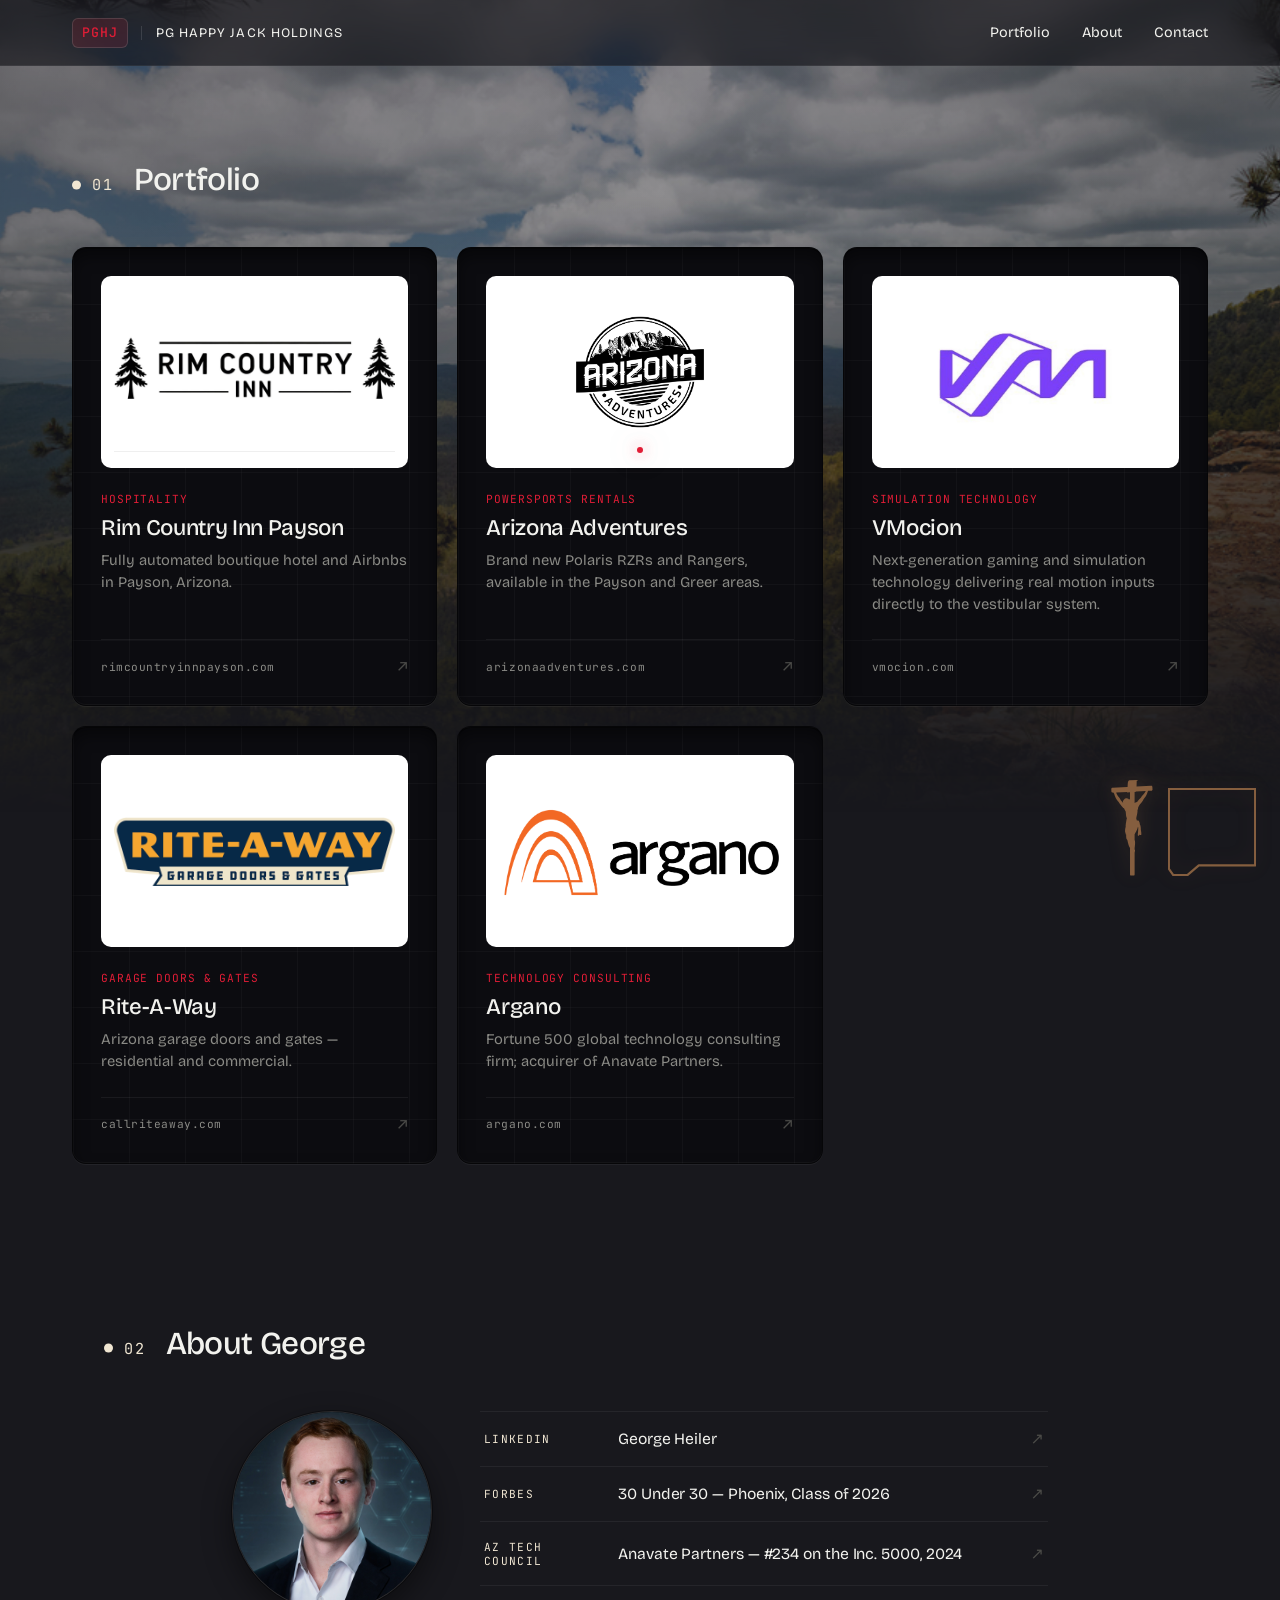
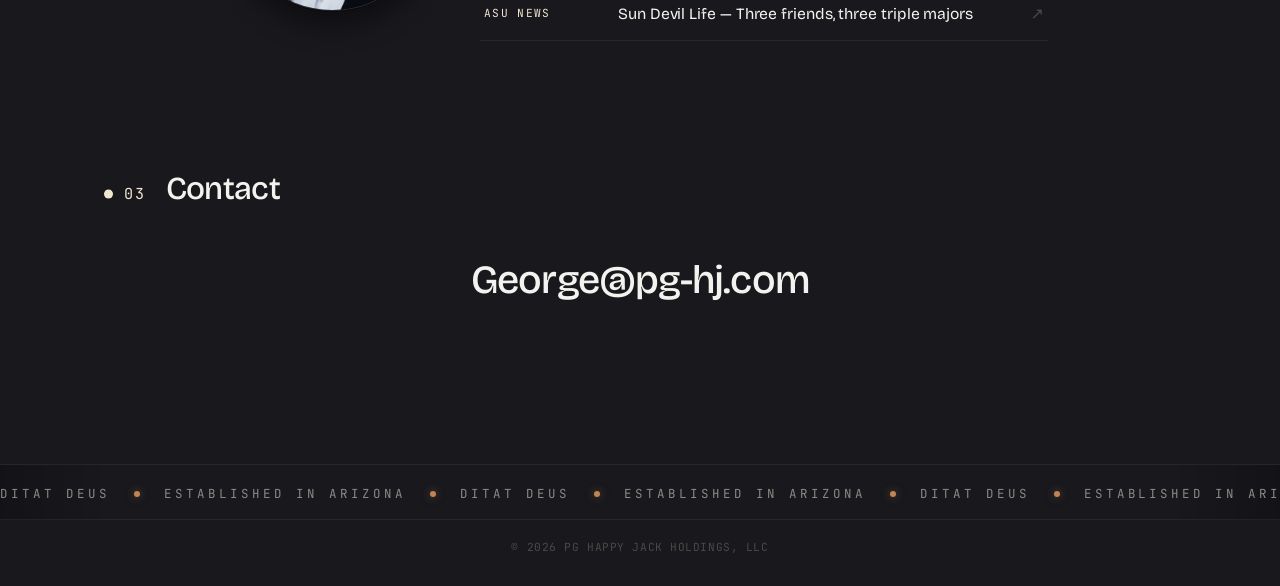
==== commit fdd40ec2: "Update contact email to George@pg-hj.com; simplify AZ outline path (remove SE step-out that made it " ====
--- a/index.html
+++ b/index.html
@@ -43,7 +43,7 @@
     <svg class="watermark watermark--az" viewBox="0 0 100 100" xmlns="http://www.w3.org/2000/svg"
          fill="none" stroke="currentColor" stroke-width="2.5"
          stroke-linejoin="round" stroke-linecap="round">
-      <path d="M 2 1 L 98 1 L 98 72 L 91 80 L 91 89 L 51 89 L 32 99 L 23 99 L 18 93 L 7 93 L 2 87 Z" />
+      <path d="M 1 1 L 99 1 L 99 88 L 35 88 L 22 99 L 6 99 L 1 92 Z" />
     </svg>
   </div>
 
@@ -209,7 +209,7 @@
         <span class="section-num">03</span>
         <h2>Contact</h2>
       </div>
-      <a class="contact-email" href="mailto:george@pghappyjackholdings.com">george@pghappyjackholdings.com</a>
+      <a class="contact-email" href="mailto:George@pg-hj.com">George@pg-hj.com</a>
     </section>
   </main>
 
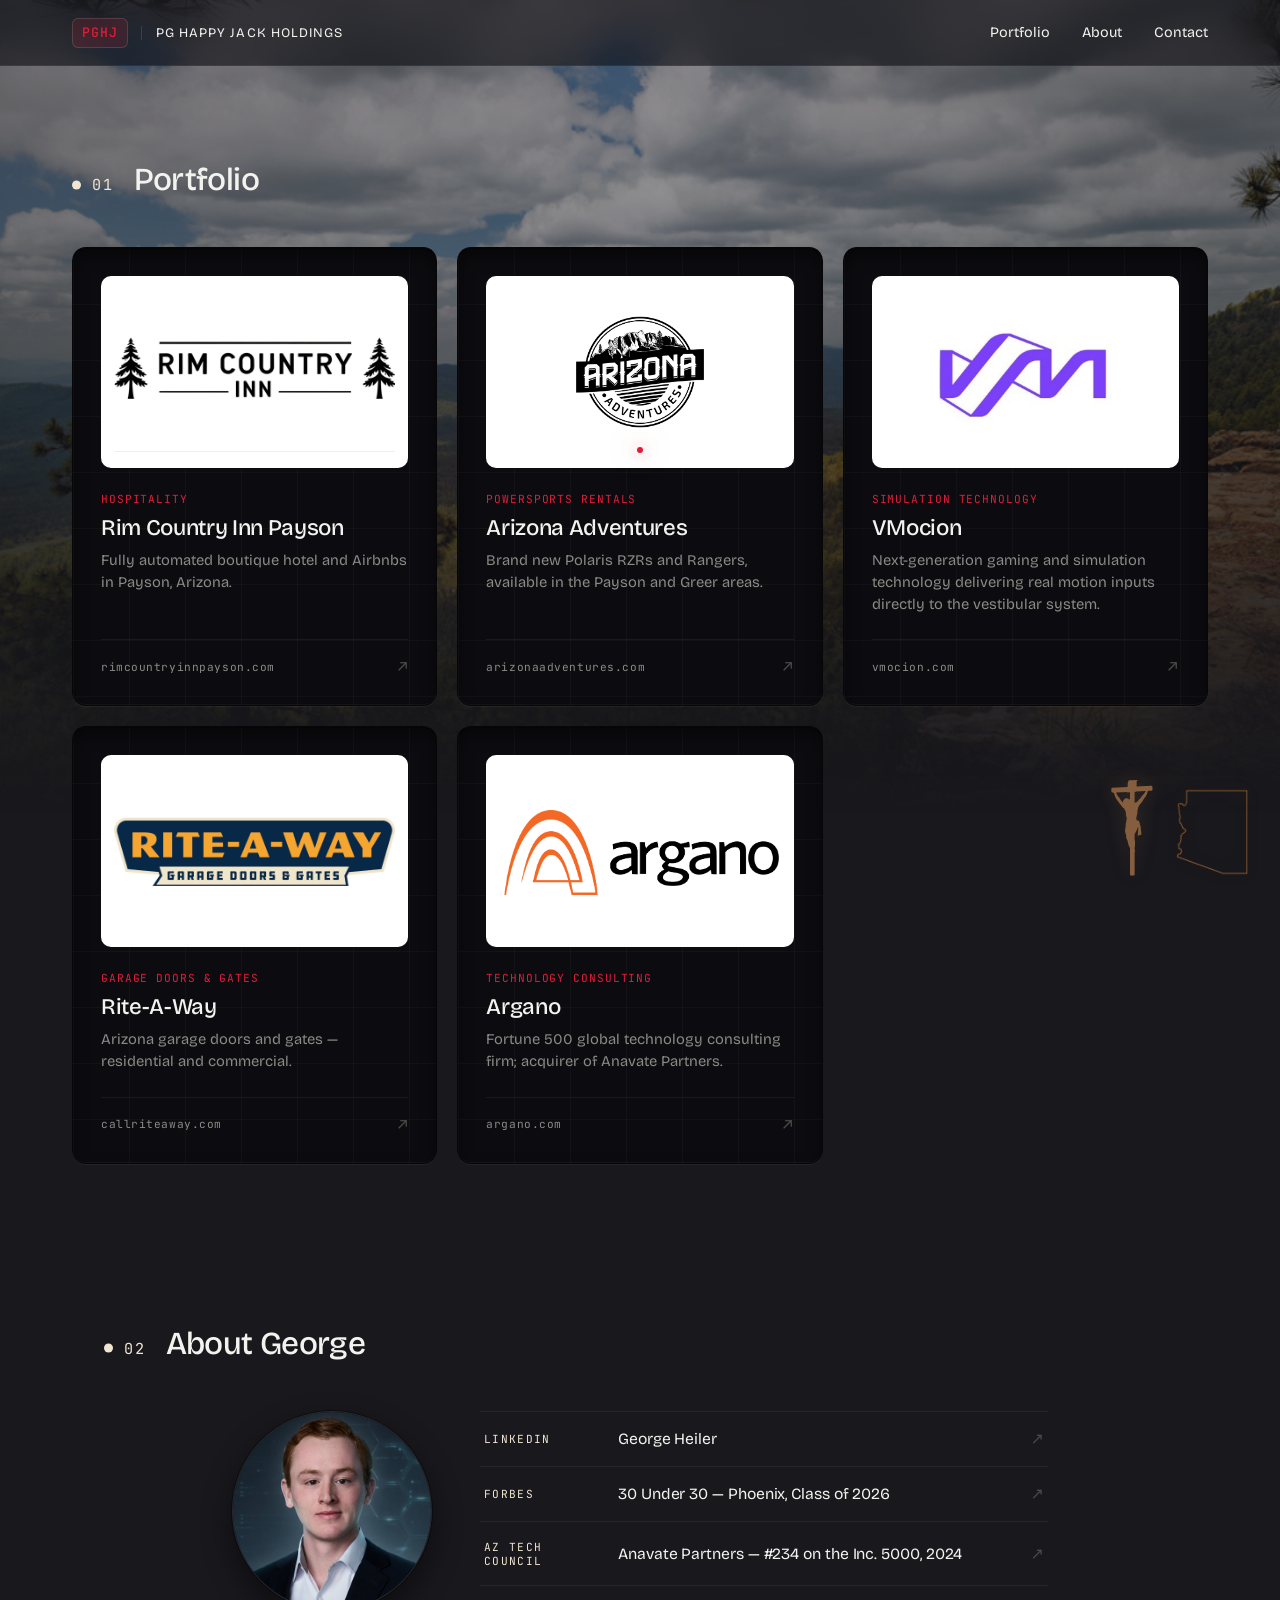
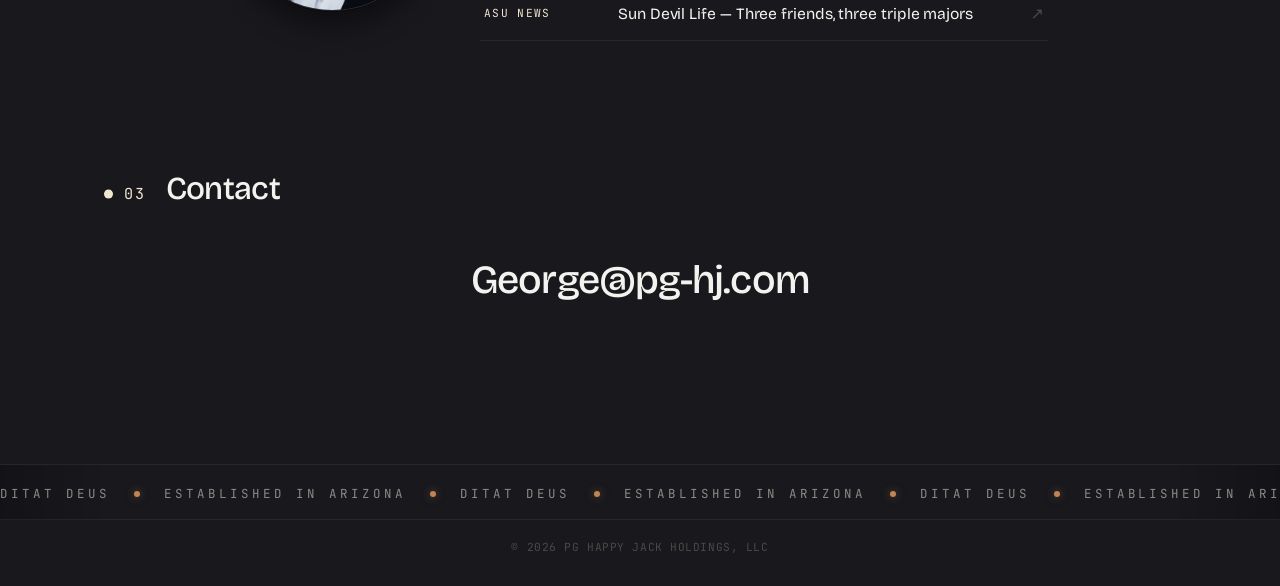
==== commit 169c644a: "Switch AZ watermark to AZoutline.png via img tag + CSS filter chain to render in copper" ====
--- a/index.html
+++ b/index.html
@@ -40,11 +40,7 @@
     <svg class="watermark watermark--jesus" viewBox="145 0 460 1024" xmlns="http://www.w3.org/2000/svg">
       <path fill="currentColor" d="M592.4,74.4c-0.3-7-6.3-12.5-13.4-12.1l-155.4,7.6l1.6-56c0,0-0.7-10,4.3-8.6c0,0,3,2.7-0.1,6.5c0,0,10.9-3.6,3-10.8l-81.7,2.2 c0,0-19.6,1.7-20.1,26.8c0,0-1.2,21.2-2.9,44.4l-161.5,7.9c-7,0.3-12.5,6.3-12.1,13.4l1.3,26.6c0.3,7,6.3,12.5,13.4,12.1l7.3-0.4 c0.8,4.7,0.8,4.7,7.3,9.2c0,0,24.2,70.7,39.1,77c0,0,3.1,10.2,8.6,10.9c0,0,41.8,64.8,59,71.1c0,0,10.9,27,16,30.5 c5.1,3.5,1.6,51.6,13.7,72.7c0,0,1,10.5-2.1,17.2c0,0-5.7,5.1-1.8,15.2c0,0-4.7,0.8-3.5,15.2c0,0-4.7,3.1-2.3,14.1 c0,0-3.5,9.4-2.3,32.8c0,0-13.7,51.6-1.2,66.8c0,0,0,14.1,6.3,15.2c0,0-1.3,46.1,7.2,50.4c0,0,6.6,12.5,7.3,15.6 c0,0,10.1,51.8,26.5,78.6v280.5c0,7.1,3.8,12.8,8.5,12.8h32c4.7,0,8.5-5.7,8.5-12.8v-231c3.8-11.6,8.5-30.7,0-33.9v-15.7 c0,0,11.4-68.7,0-87.3v-60.7c9.9-15.6,30-49.8,34.7-76.6c0,0,2,7,5.1,3.1c0,0-2.4,56.6-6,83.2c0,0,3.2,15.2,13.4,2.7 c0,0,5.1-9.8,12.5-5.1c0,0,5.9,3.5,10.5,0c0,0,5.1-5.1-3.5-52c0,0,0.4-43.4-9.4-56.3c0,0-3.5-30.5-9.4-33.2c0,0,0-12.5-12.9-11.3 c0,0-7.4-3.1-10.9-0.4c0,0-1.7-9.4-5.9-17.6c0,0-1.2-13.3,2-19.5c0,0,13.7-51.2,10.2-71.9c0,0,7-13.7,7.4-30.1c0,0,5.9-16,12.5-23.8 c0,0,37.5-43.4,46.1-66.4c0,0,32.8-36.7,41-73c0,0,3-8,7.1-14.5l34.3-1.7c7-0.3,12.5-6.3,12.1-13.4L592.4,74.4z M348,206.7 c0,0-3.1-1.6-5.9,0.4c0,0-13.7-18-38.3-9.4c0,0-9.4,4.3-12.1,9c0,0-21.1,14.1-10.5,37.5L253,213c0,0-1.6-13.3-24.2-35.9 c0,0-16.4-25.9-22.7-44.3l116.7-5.7c-0.5,3.3-1.1,5.4-1.6,6l32.5-1.9v76.1C351.6,206.1,349.4,205.7,348,206.7z M505,143.8 c0,0-27.7,28.9-33.6,43.8c0,0-6.6,7-12.9,12.5c0,0-23,21.5-28.5,33.6c0,0-16.9,4.4-27.2,11.3V128.3l5.2-0.3c0,0,5.2-0.5,9.5-5.6 l103.8-5.1C517.3,126.7,511.8,137.4,505,143.8z" />
     </svg>
-    <svg class="watermark watermark--az" viewBox="0 0 100 100" xmlns="http://www.w3.org/2000/svg"
-         fill="none" stroke="currentColor" stroke-width="2.5"
-         stroke-linejoin="round" stroke-linecap="round">
-      <path d="M 1 1 L 99 1 L 99 88 L 35 88 L 22 99 L 6 99 L 1 92 Z" />
-    </svg>
+    <img class="watermark watermark--az" src="assets/AZoutline.png" alt="" />
   </div>
 
   <header class="site-header">
--- a/styles.css
+++ b/styles.css
@@ -336,6 +336,8 @@
 .watermark--az {
   width: 88px;
   height: 88px;
+  /* Calibrated filter chain that converts the PNG's black lines to copper (#c08552) */
+  filter: brightness(0) saturate(100%) invert(57%) sepia(44%) saturate(700%) hue-rotate(348deg) brightness(91%) contrast(85%);
 }
 
 .watermark--jesus {
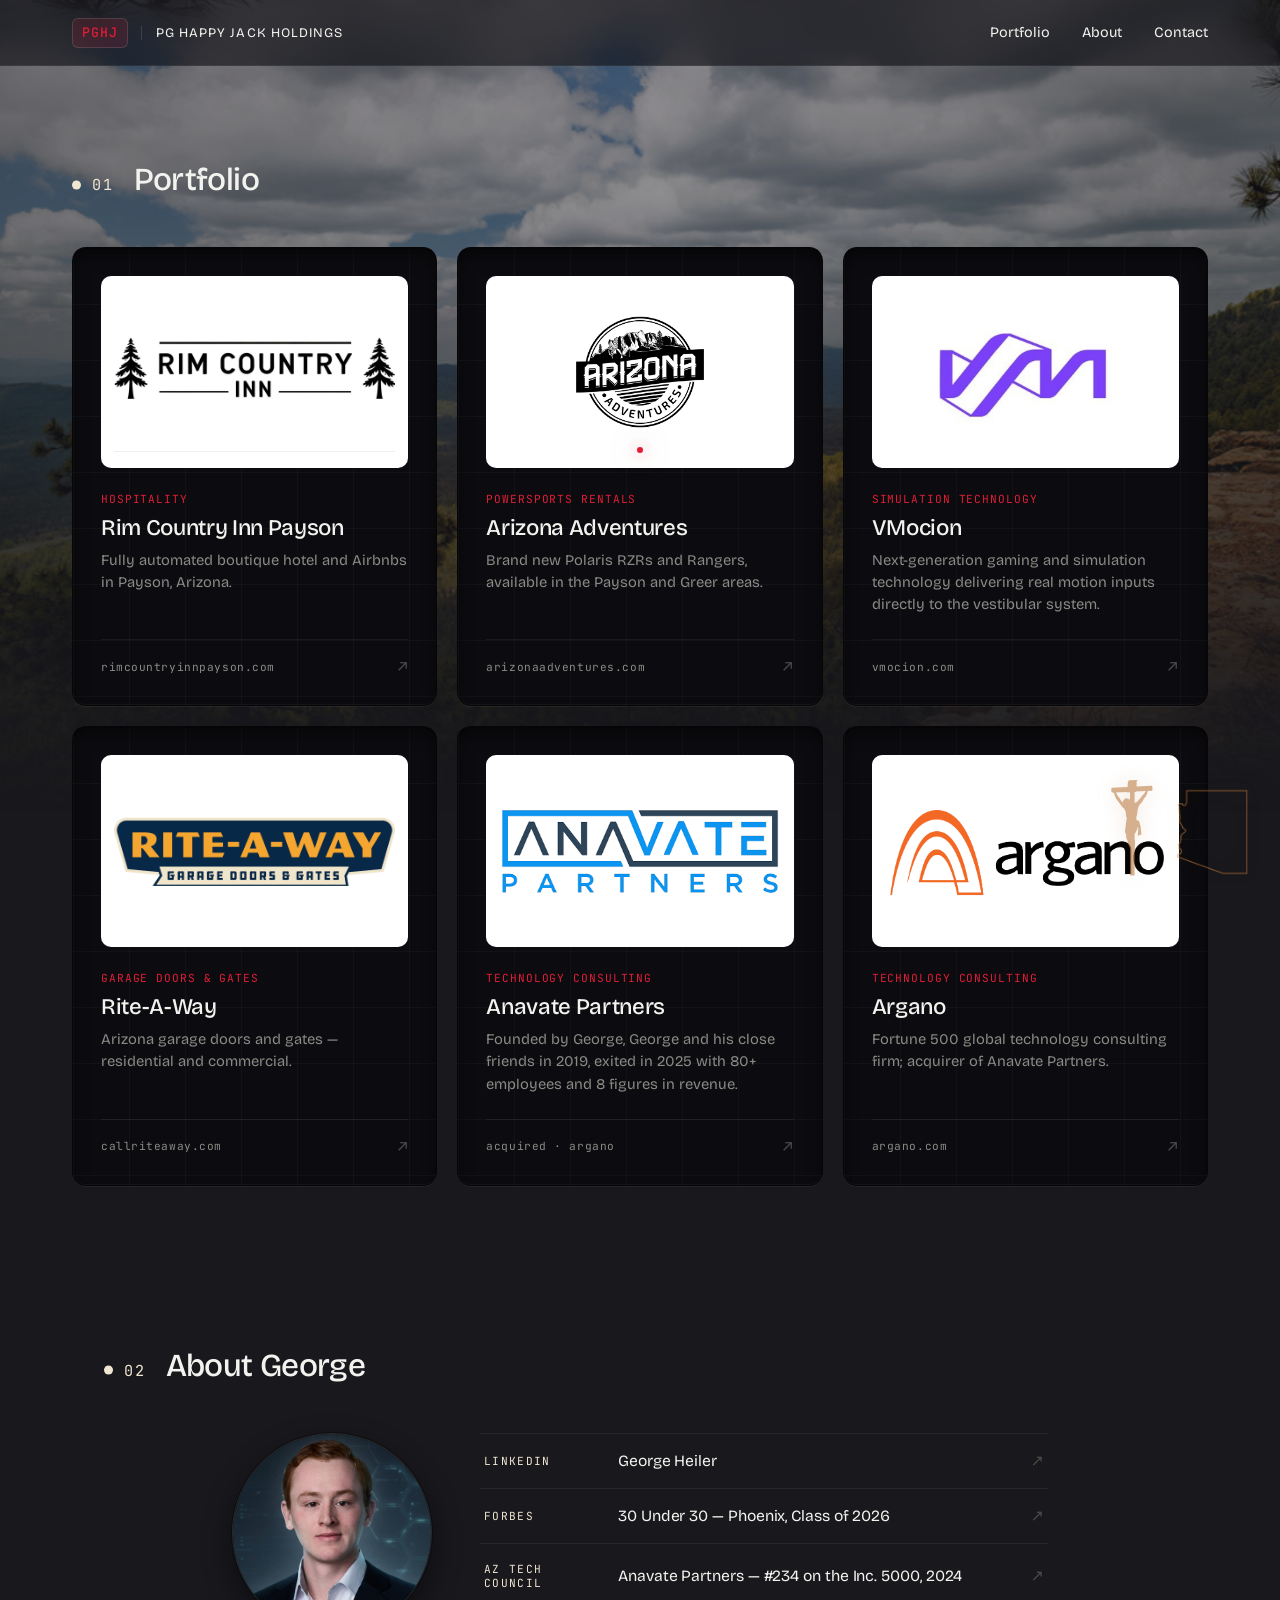
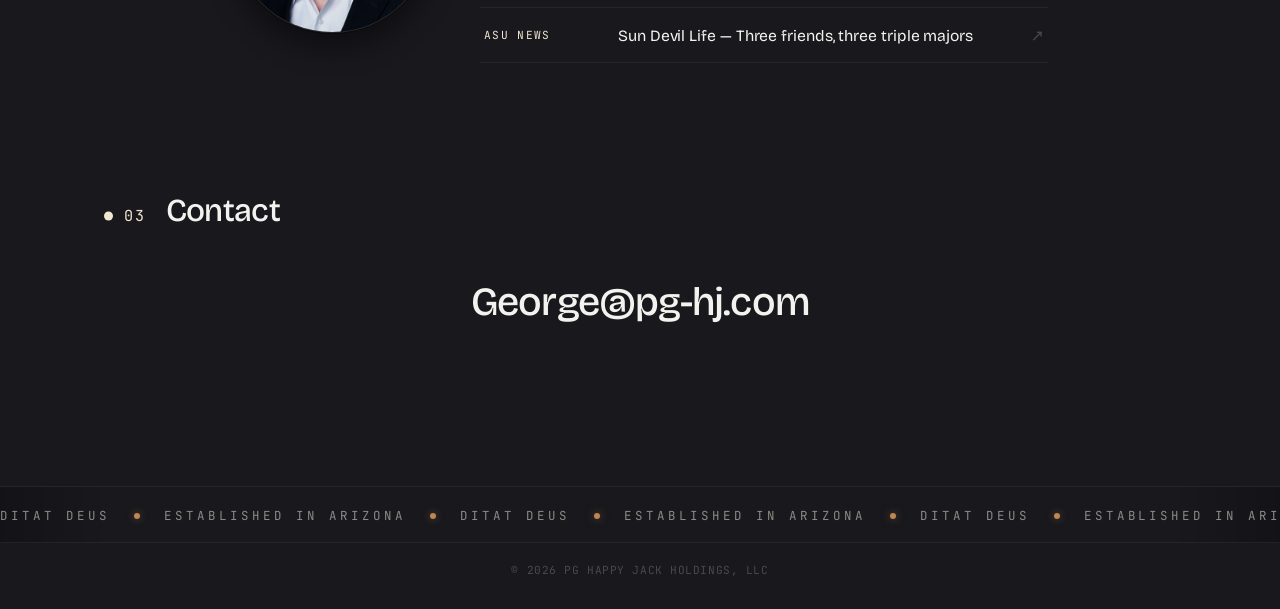
==== commit 197b4737: "Add Anavate Partners as 6th portfolio card (founded 2019, exited 2025 via Argano acquisition)" ====
--- a/index.html
+++ b/index.html
@@ -5,6 +5,8 @@
   <meta name="viewport" content="width=device-width, initial-scale=1.0" />
   <meta name="description" content="PG Happy Jack Holdings — a private holding company." />
   <title>PG Happy Jack Holdings</title>
+  <link rel="icon" href="favicon.svg" type="image/svg+xml" />
+  <link rel="apple-touch-icon" href="assets/AZoutline.png" />
   <link rel="preconnect" href="https://fonts.googleapis.com" />
   <link rel="preconnect" href="https://fonts.gstatic.com" crossorigin />
   <link href="https://fonts.googleapis.com/css2?family=Bricolage+Grotesque:opsz,wght@12..96,300;12..96,400;12..96,500;12..96,600;12..96,700&family=JetBrains+Mono:wght@400;500&display=swap" rel="stylesheet" />
@@ -140,6 +142,24 @@
           <div class="card-glow" aria-hidden="true"></div>
           <div class="card-inner">
             <div class="card-logo">
+              <img src="assets/logos/anavate-logo.png" alt="Anavate Partners" />
+            </div>
+            <div class="card-body">
+              <p class="card-sector">Technology Consulting</p>
+              <h3 class="card-name">Anavate Partners</h3>
+              <p class="card-tidbit">Founded by George, George and his close friends in 2019, exited in 2025 with 80+ employees and 8 figures in revenue.</p>
+            </div>
+            <div class="card-foot">
+              <span class="card-url">Acquired · Argano</span>
+              <span class="card-arrow">↗</span>
+            </div>
+          </div>
+        </a>
+
+        <a class="card" href="https://argano.com" target="_blank" rel="noopener">
+          <div class="card-glow" aria-hidden="true"></div>
+          <div class="card-inner">
+            <div class="card-logo">
               <img src="assets/logos/Argano-logo.png" alt="Argano" />
             </div>
             <div class="card-body">
--- a/styles.css
+++ b/styles.css
@@ -153,6 +153,15 @@
   pointer-events: none;
 }
 
+/* Mobile (no scroll rail) — header stays visible so nav is always reachable */
+@media (max-width: 760px) {
+  body.is-scrolled .site-header {
+    transform: translateY(0);
+    opacity: 1;
+    pointer-events: auto;
+  }
+}
+
 /* Top spacer so content doesn't sit under the fixed header at rest */
 main { padding-top: 4rem; }
 
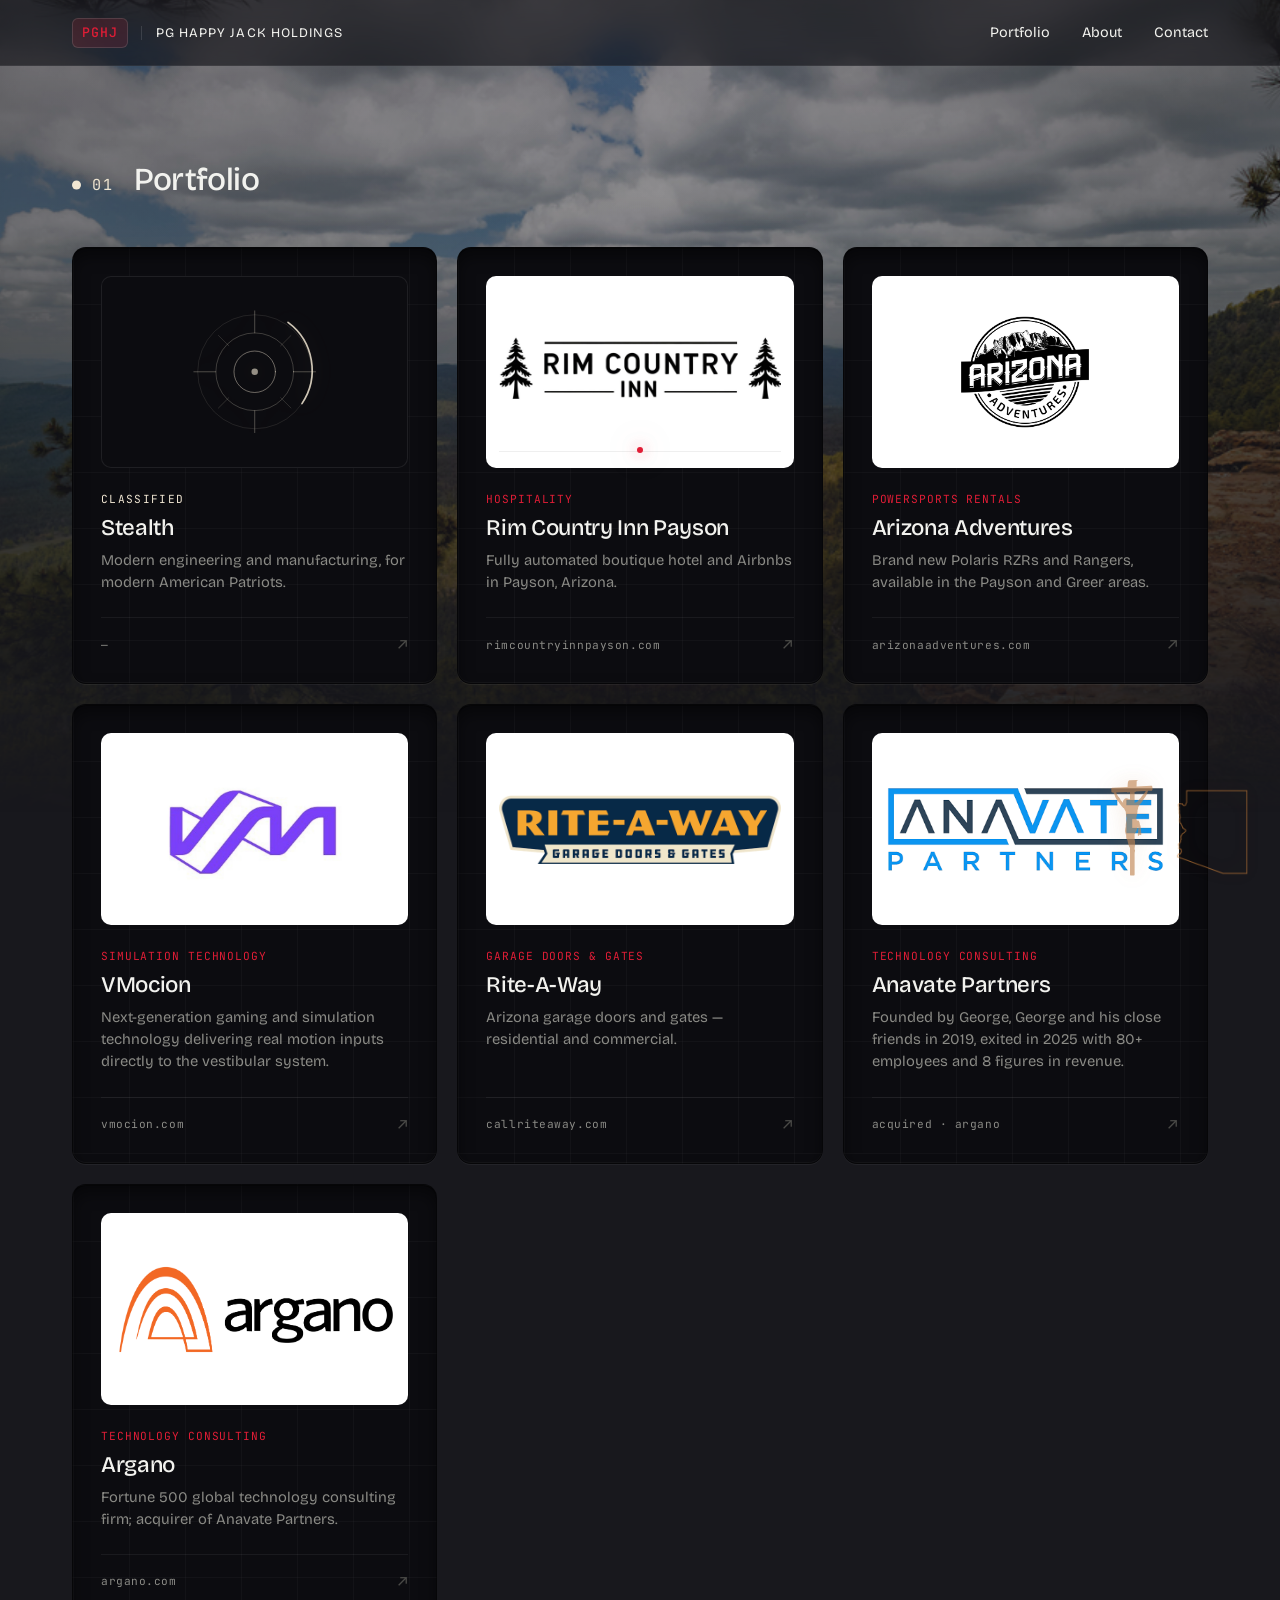
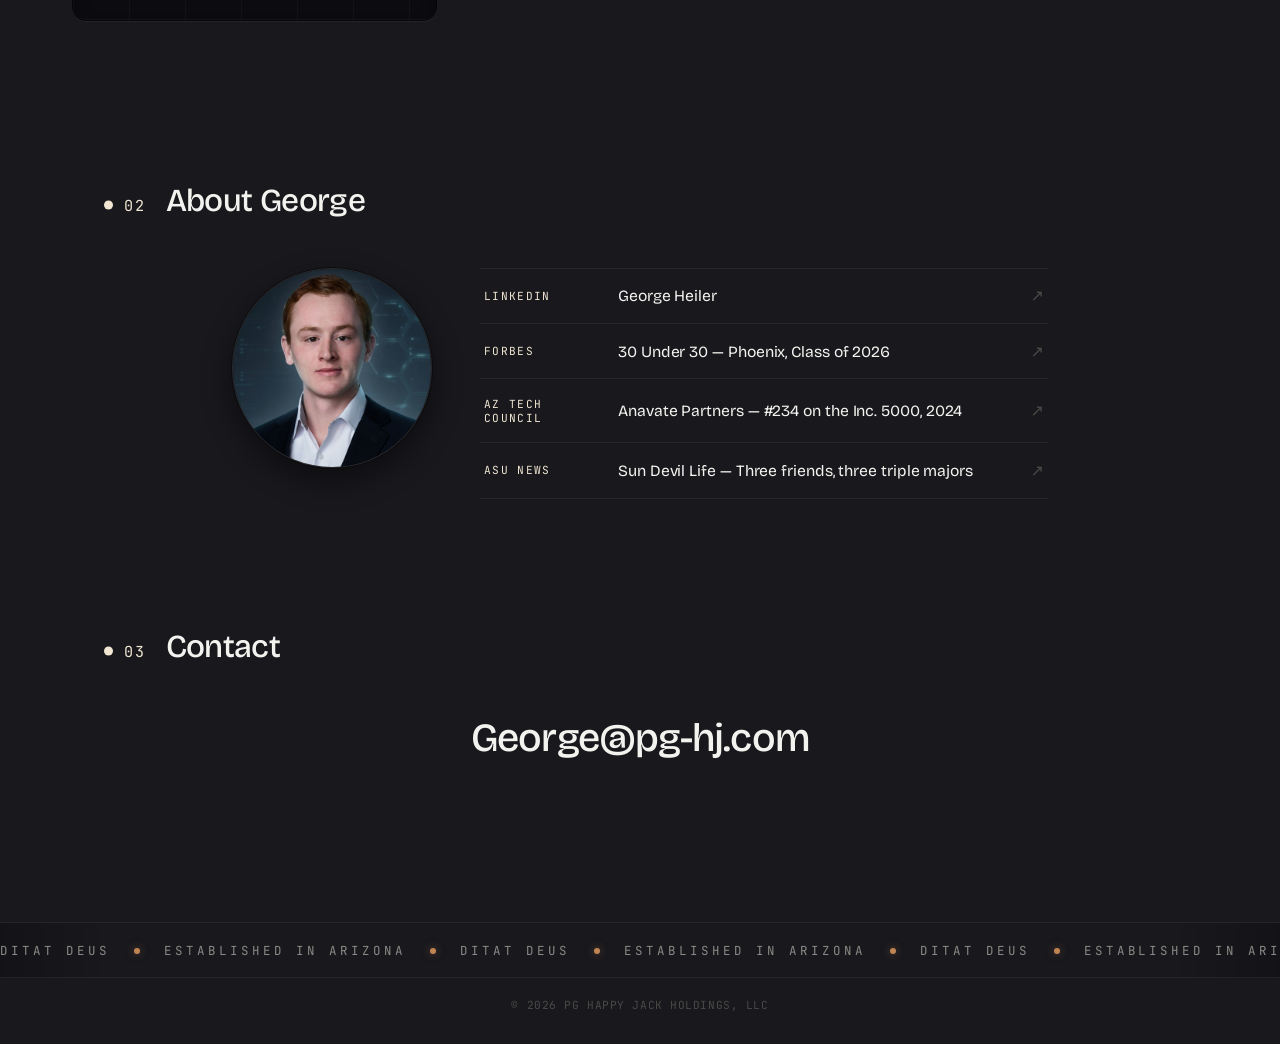
==== commit 75ee48da: "Add Stealth card as first portfolio tile: animated reticle SVG, dark logo container, 'Classified' se" ====
--- a/index.html
+++ b/index.html
@@ -66,6 +66,51 @@
       </div>
 
       <div class="cards" id="cards">
+        <div class="card card--stealth">
+          <div class="card-glow" aria-hidden="true"></div>
+          <div class="card-inner">
+            <div class="card-logo card-logo--dark">
+              <svg class="stealth-graphic" viewBox="0 0 100 100" xmlns="http://www.w3.org/2000/svg"
+                   fill="none" stroke="currentColor" stroke-linecap="round" aria-hidden="true">
+                <!-- Concentric reticle rings -->
+                <circle cx="50" cy="50" r="44" stroke-width="0.4" opacity="0.20"/>
+                <circle cx="50" cy="50" r="30" stroke-width="0.5" opacity="0.35"/>
+                <circle cx="50" cy="50" r="16" stroke-width="0.6" opacity="0.55"/>
+                <!-- Crosshair tick marks (broken at center) -->
+                <line x1="50" y1="3"  x2="50" y2="20" stroke-width="0.5" opacity="0.45"/>
+                <line x1="50" y1="80" x2="50" y2="97" stroke-width="0.5" opacity="0.45"/>
+                <line x1="3"  y1="50" x2="20" y2="50" stroke-width="0.5" opacity="0.45"/>
+                <line x1="80" y1="50" x2="97" y2="50" stroke-width="0.5" opacity="0.45"/>
+                <!-- Diagonal tick marks at 45° -->
+                <line x1="22" y1="22" x2="30" y2="30" stroke-width="0.4" opacity="0.30"/>
+                <line x1="78" y1="22" x2="70" y2="30" stroke-width="0.4" opacity="0.30"/>
+                <line x1="22" y1="78" x2="30" y2="70" stroke-width="0.4" opacity="0.30"/>
+                <line x1="78" y1="78" x2="70" y2="70" stroke-width="0.4" opacity="0.30"/>
+                <!-- Slow rotating arc — the "scan" -->
+                <path d="M 50 4 A 46 46 0 0 1 94 50" stroke-width="1.3" opacity="0.85">
+                  <animateTransform attributeName="transform" type="rotate"
+                                    from="0 50 50" to="360 50 50"
+                                    dur="18s" repeatCount="indefinite"/>
+                </path>
+                <!-- Pulsing center -->
+                <circle cx="50" cy="50" r="1.8" fill="currentColor" stroke="none">
+                  <animate attributeName="r"       values="1.8;2.8;1.8"     dur="2.6s" repeatCount="indefinite"/>
+                  <animate attributeName="opacity" values="0.95;0.45;0.95" dur="2.6s" repeatCount="indefinite"/>
+                </circle>
+              </svg>
+            </div>
+            <div class="card-body">
+              <p class="card-sector">Classified</p>
+              <h3 class="card-name">Stealth</h3>
+              <p class="card-tidbit">Modern engineering and manufacturing, for modern American Patriots.</p>
+            </div>
+            <div class="card-foot">
+              <span class="card-url">—</span>
+              <span class="card-arrow">↗</span>
+            </div>
+          </div>
+        </div>
+
         <a class="card" href="https://rimcountryinnpayson.com" target="_blank" rel="noopener">
           <div class="card-glow" aria-hidden="true"></div>
           <div class="card-inner">
--- a/styles.css
+++ b/styles.css
@@ -600,6 +600,25 @@
   border-color: rgba(255, 255, 255, 0.08);
 }
 
+/* Stealth card — animated reticle/scope graphic */
+.stealth-graphic {
+  width: 78%;
+  height: 78%;
+  color: var(--highlight);
+  filter: drop-shadow(0 0 10px rgba(240, 230, 210, 0.18));
+}
+
+/* Subtle differentiation for the stealth card — extra cool tone, no pointer */
+.card--stealth { cursor: default; }
+.card--stealth .card-sector { color: var(--highlight); letter-spacing: 0.12em; }
+.card--stealth .card-arrow { color: var(--fg-faint); }
+.card--stealth:hover .card-arrow { transform: none; color: var(--fg-faint); }
+
+@media (prefers-reduced-motion: reduce) {
+  .stealth-graphic animate,
+  .stealth-graphic animateTransform { display: none; }
+}
+
 /* Logo panel dims slightly when card is recessed — less light reaches it */
 .card:hover .card-logo {
   filter: brightness(0.88) contrast(0.97);
